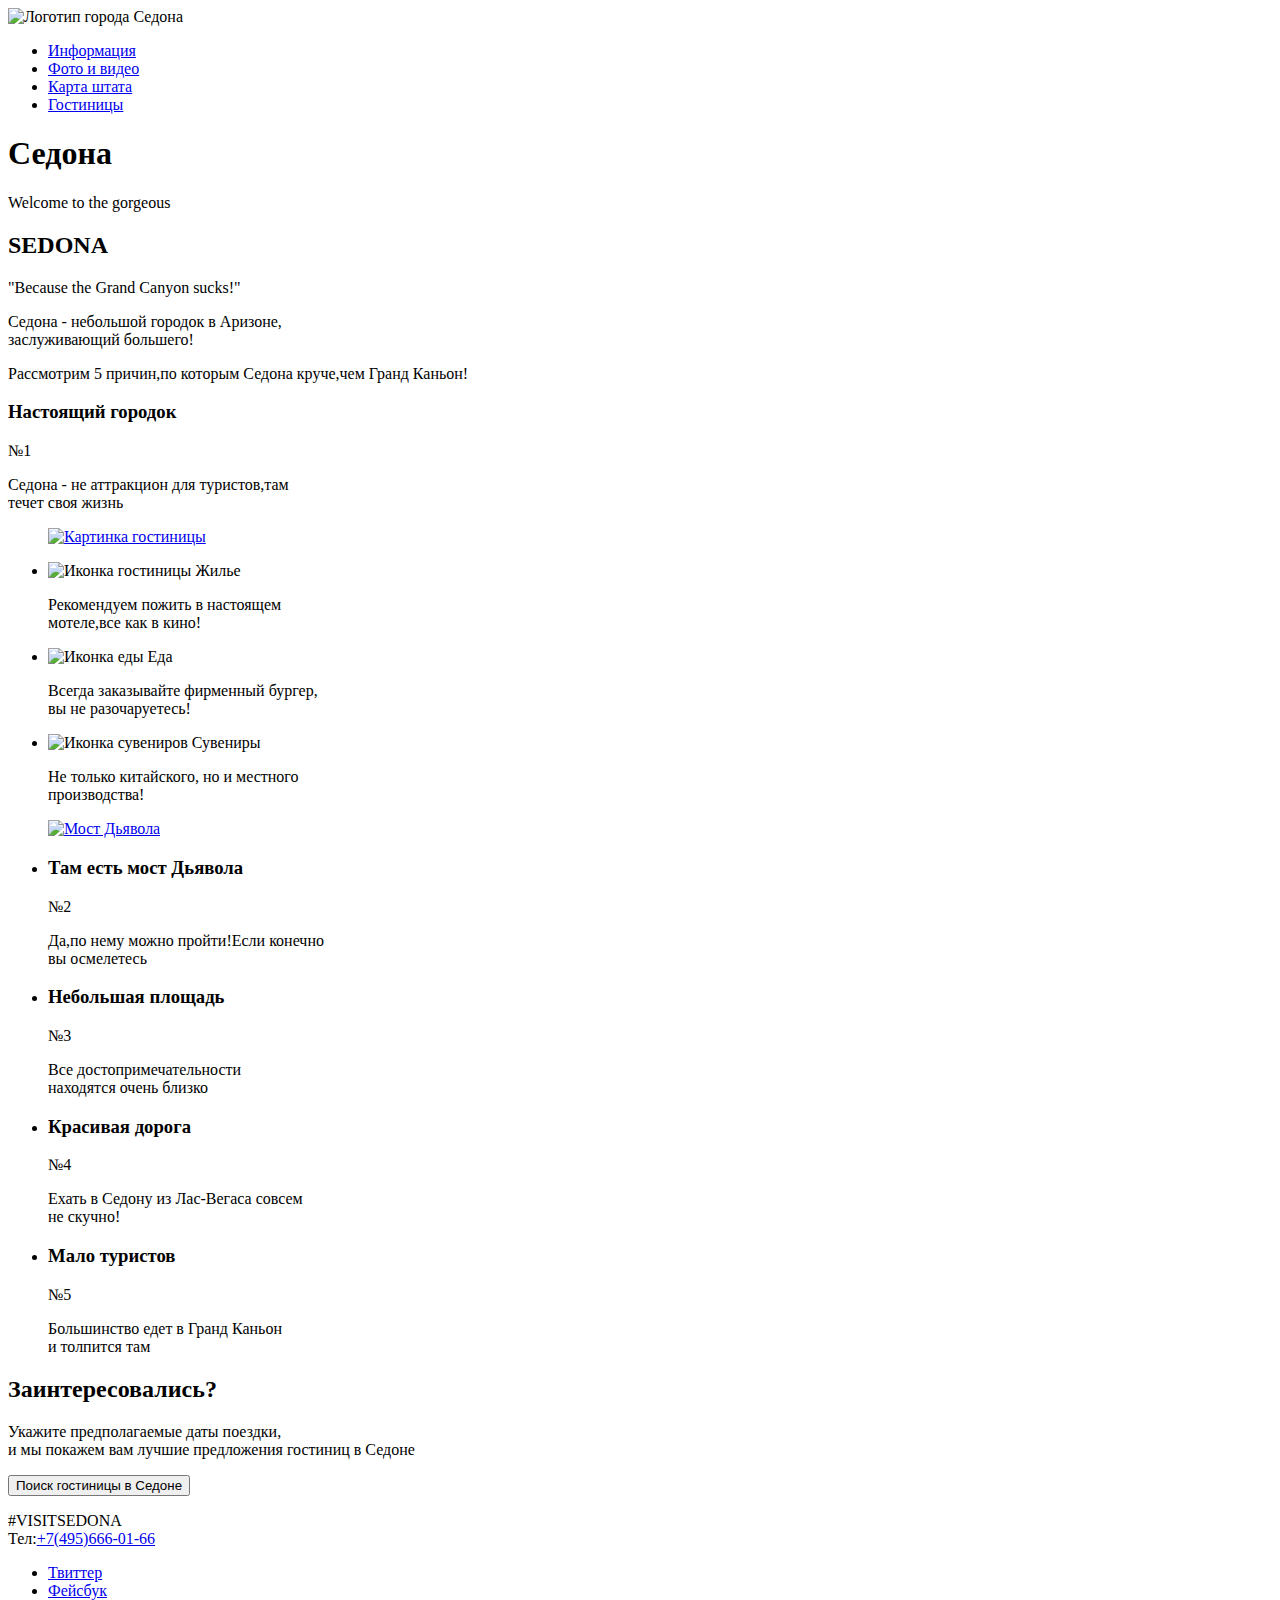
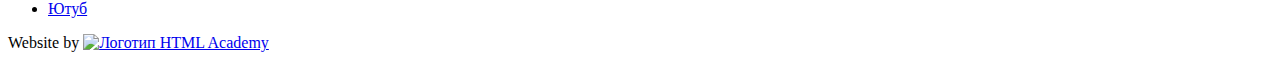
==== index.html @ 920d2d73 "Сделал разметку главной страницы" ====
<!DOCTYPE html>
<html lang="ru">
  <head>
    <meta charset="utf-8">
    <title>HTML Academy: Седона</title>
  </head>
  <body>
<header>
  <nav>
    <a>
      <img src="https://via.placeholder.com/150x100" alt="Логотип города Седона">
    </a>
    <ul>
      <li><a href="blank.html">Информация</a></li>
      <li><a href="blank.html">Фото и видео</a></li>
      <li><a href="blank.html">Карта штата</a></li>
      <li><a href="blank.html">Гостиницы</a></li>
    </ul>
  </nav>
</header>

<main>
  <h1>Седона</h1>
  <section>
    <p>Welcome to the gorgeous</p>
    <h2>SEDONA</h2>
    <p>"Because the Grand Canyon sucks!"</p>
  </section>
  <p>Седона - небольшой городок в Аризоне,<br>заслуживающий большего!</p>
  <p>Рассмотрим 5 причин,по которым Седона круче,чем Гранд Каньон!</p>
  <section>
    <h3>Настоящий городок</h3>
    <p>№1</p>
    <p>Седона - не аттракцион для туристов,там<br>течет своя жизнь</p>
    <figure>
      <a href="#">
        <img src="https://via.placeholder.com/800x256" alt="Картинка гостиницы">
      </a>
    </figure>
  </section>
  <section>
    <ul>
      <li>
        <img src="https://via.placeholder.com/75x72" alt="Иконка гостиницы">
        Жилье
        <p>Рекомендуем пожить в настоящем <br> мотеле,все как в кино!</p>
      </li>
      <li>
        <img src="https://via.placeholder.com/75x70" alt="Иконка еды">
        Еда
        <p>Всегда заказывайте фирменный бургер,<br>вы не разочаруетесь!</p>
      </li>
      <li>
        <img src="https://via.placeholder.com/64x77" alt="Иконка сувениров">
        Сувениры
        <p>Не только китайского, но и местного <br> производства!</p>
      </li>    
    </ul>
  </section>
  <section>
    <figure>
      <a href="#">
        <img src="https://via.placeholder.com/800x256" alt="Мост Дьявола">
      </a>
    </figure>
    <ul>
      <li>
        <h3>Там есть мост Дьявола</h3>
        <p>№2</p>
        <p>Да,по нему можно пройти!Если конечно <br> вы осмелетесь</p>
      </li>
      <li>
        <h3>Небольшая площадь</h3>
        <p>№3</p>
        <p>Все достопримечательности <br> находятся очень близко</p>
      </li>
      <li>
        <h3>Красивая дорога</h3>
        <p>№4</p>
        <p>Ехать в Седону из Лас-Вегаса совсем<br> не скучно!</p>
      </li>
      <li>
        <h3>Мало туристов</h3>
        <p>№5</p>
        <p>Большинство едет в Гранд Каньон<br> и толпится там</p>
      </li>
    </ul>
  </section>
  <section>
    <h2>Заинтересовались?</h2>
    <p>Укажите предполагаемые даты поездки,<br>и мы покажем вам лучшие предложения гостиниц в Седоне</p>
    <button type="button">Поиск гостиницы в Седоне</button>
  </section>
  <!-- Здесь будет интерактивная карта -->
</main>
<footer>
  <section>
    <p>#VISITSEDONA <br> 
      Тел:<a href="tel:+74956660166">+7(495)666-01-66</a>
    </p>
  </section>
  <section>
    <ul>
      <li><a href="#">Твиттер</a></li>
      <li><a href="#">Фейсбук</a></li>
      <li><a href="#">Ютуб</a></li>
    </ul>
  </section>
  <p>
    Website by
    <a href="#"><img src="https://via.placeholder.com/115x41" alt="Логотип HTML Academy"></a>
  </p>
</footer>
  <section>
    <!-- Попап с датами-->
  </section>

  </body>
</html>
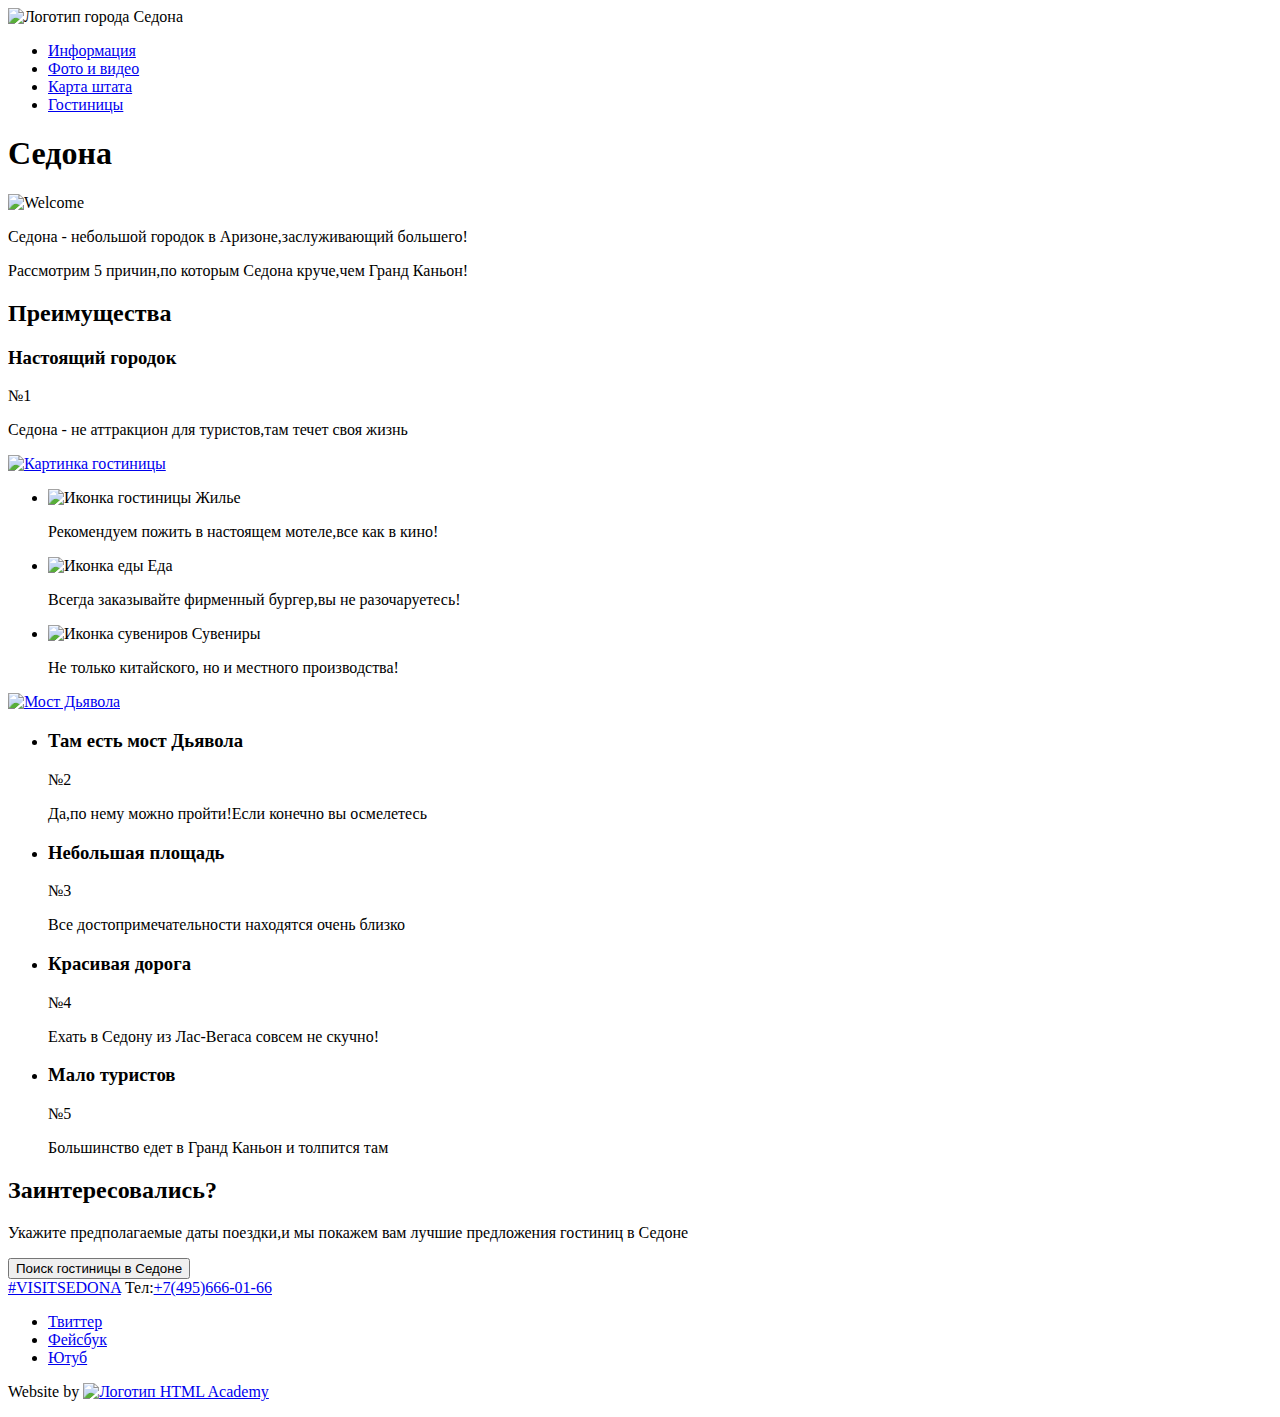
==== commit 2dbf88ce: "Сделал правки в разметке главной страницы" ====
--- a/index.html
+++ b/index.html
@@ -6,10 +6,10 @@
   </head>
   <body>
 <header>
+  <a>
+    <img src="https://via.placeholder.com/150x100" alt="Логотип города Седона">
+  </a>
   <nav>
-    <a>
-      <img src="https://via.placeholder.com/150x100" alt="Логотип города Седона">
-    </a>
     <ul>
       <li><a href="blank.html">Информация</a></li>
       <li><a href="blank.html">Фото и видео</a></li>
@@ -22,82 +22,76 @@
 <main>
   <h1>Седона</h1>
   <section>
-    <p>Welcome to the gorgeous</p>
-    <h2>SEDONA</h2>
-    <p>"Because the Grand Canyon sucks!"</p>
+    <img src="welcome.svg" alt="Welcome">
   </section>
-  <p>Седона - небольшой городок в Аризоне,<br>заслуживающий большего!</p>
+  <p>Седона - небольшой городок в Аризоне,заслуживающий большего!</p>
   <p>Рассмотрим 5 причин,по которым Седона круче,чем Гранд Каньон!</p>
   <section>
+    <h2>Преимущества</h2>
     <h3>Настоящий городок</h3>
-    <p>№1</p>
-    <p>Седона - не аттракцион для туристов,там<br>течет своя жизнь</p>
-    <figure>
+    <span>№1</span>
+    <p>Седона - не аттракцион для туристов,там течет своя жизнь</p>
       <a href="#">
         <img src="https://via.placeholder.com/800x256" alt="Картинка гостиницы">
       </a>
-    </figure>
   </section>
   <section>
     <ul>
       <li>
         <img src="https://via.placeholder.com/75x72" alt="Иконка гостиницы">
         Жилье
-        <p>Рекомендуем пожить в настоящем <br> мотеле,все как в кино!</p>
+        <p>Рекомендуем пожить в настоящем мотеле,все как в кино!</p>
       </li>
       <li>
         <img src="https://via.placeholder.com/75x70" alt="Иконка еды">
         Еда
-        <p>Всегда заказывайте фирменный бургер,<br>вы не разочаруетесь!</p>
+        <p>Всегда заказывайте фирменный бургер,вы не разочаруетесь!</p>
       </li>
       <li>
         <img src="https://via.placeholder.com/64x77" alt="Иконка сувениров">
         Сувениры
-        <p>Не только китайского, но и местного <br> производства!</p>
+        <p>Не только китайского, но и местного производства!</p>
       </li>    
     </ul>
   </section>
   <section>
-    <figure>
       <a href="#">
         <img src="https://via.placeholder.com/800x256" alt="Мост Дьявола">
       </a>
-    </figure>
     <ul>
       <li>
         <h3>Там есть мост Дьявола</h3>
-        <p>№2</p>
-        <p>Да,по нему можно пройти!Если конечно <br> вы осмелетесь</p>
+        <span>№2</span>
+        <p>Да,по нему можно пройти!Если конечно вы осмелетесь</p>
       </li>
       <li>
         <h3>Небольшая площадь</h3>
-        <p>№3</p>
-        <p>Все достопримечательности <br> находятся очень близко</p>
+        <span>№3</span>
+        <p>Все достопримечательности находятся очень близко</p>
       </li>
       <li>
         <h3>Красивая дорога</h3>
-        <p>№4</p>
-        <p>Ехать в Седону из Лас-Вегаса совсем<br> не скучно!</p>
+        <span>№4</span>
+        <p>Ехать в Седону из Лас-Вегаса совсем не скучно!</p>
       </li>
       <li>
         <h3>Мало туристов</h3>
-        <p>№5</p>
-        <p>Большинство едет в Гранд Каньон<br> и толпится там</p>
+        <span>№5</span>
+        <p>Большинство едет в Гранд Каньон  и толпится там</p>
       </li>
     </ul>
   </section>
   <section>
     <h2>Заинтересовались?</h2>
-    <p>Укажите предполагаемые даты поездки,<br>и мы покажем вам лучшие предложения гостиниц в Седоне</p>
+    <p>Укажите предполагаемые даты поездки,и мы покажем вам лучшие предложения гостиниц в Седоне</p>
     <button type="button">Поиск гостиницы в Седоне</button>
   </section>
   <!-- Здесь будет интерактивная карта -->
 </main>
 <footer>
   <section>
-    <p>#VISITSEDONA <br> 
+    <a href="https://www.instagram.com/explore/tags/visitsedona/">#VISITSEDONA</a>
       Тел:<a href="tel:+74956660166">+7(495)666-01-66</a>
-    </p>
   </section>
   <section>
     <ul>
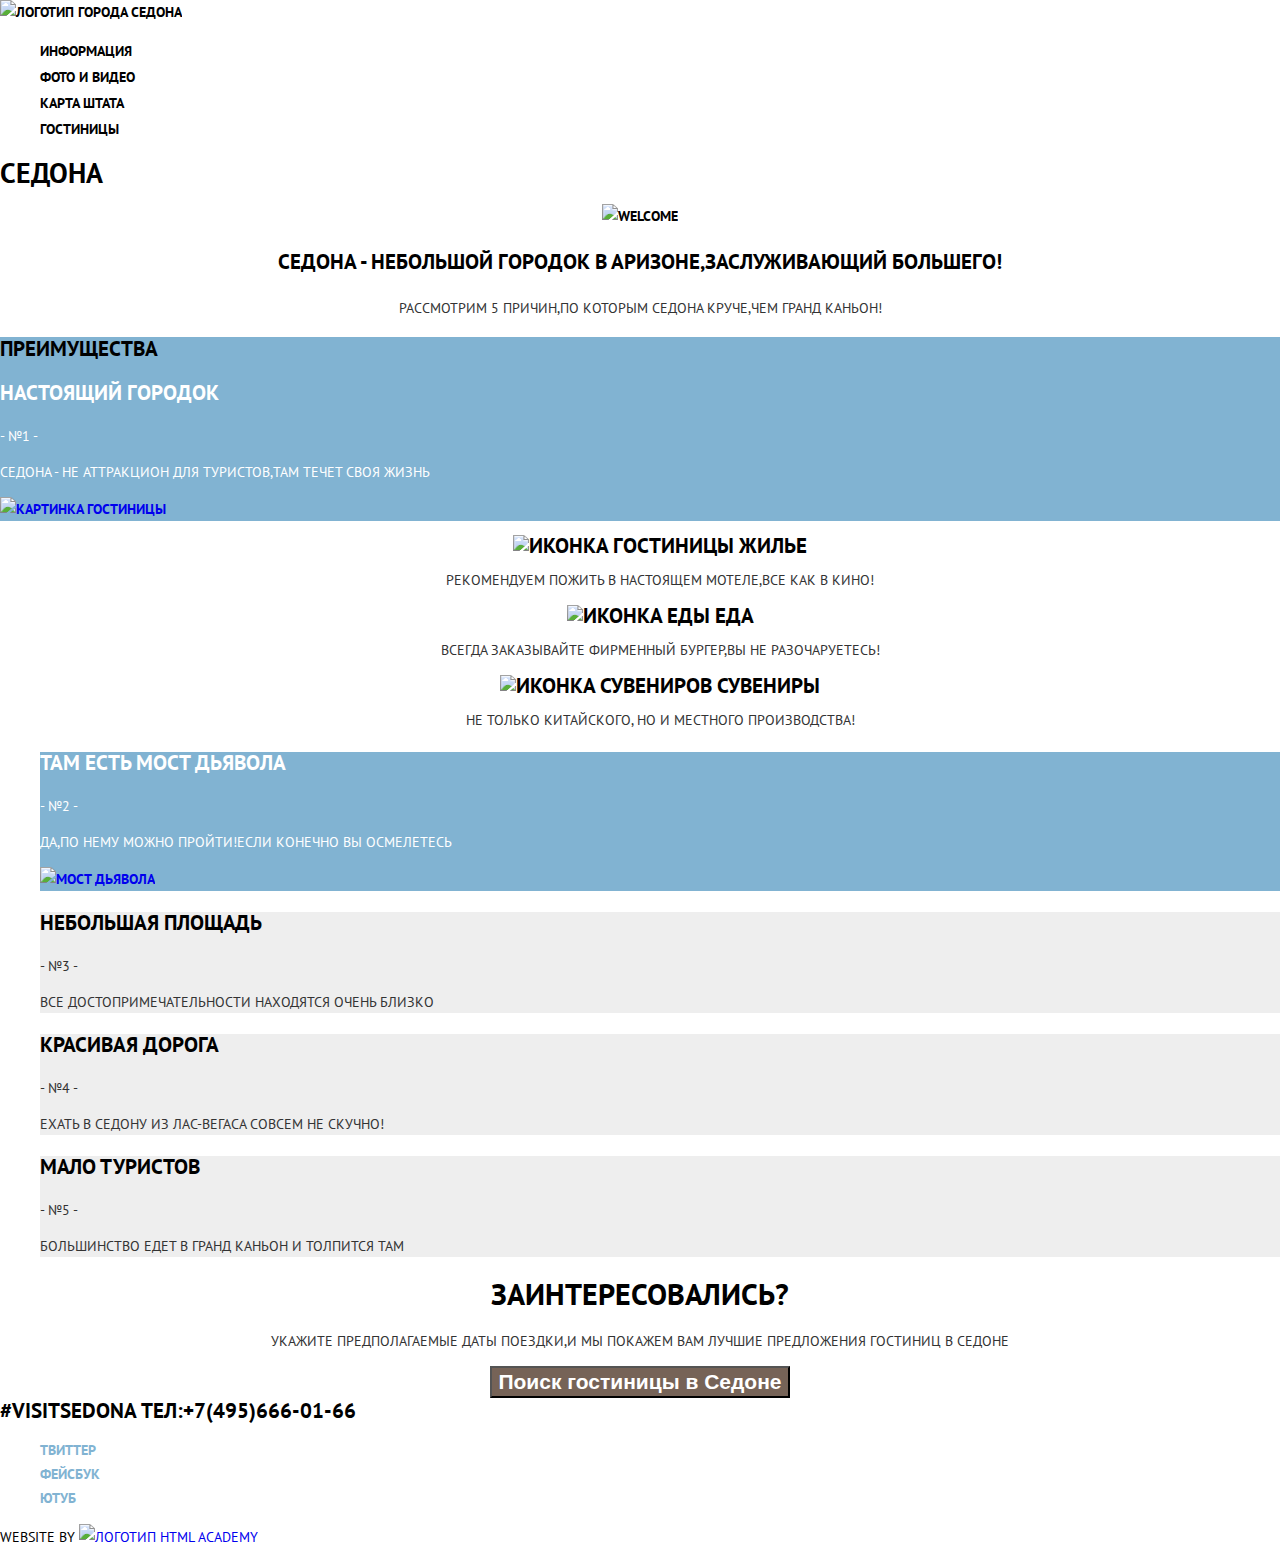
==== commit 15091ccb: "Сделал базовую стилизацию главной страницы" ====
--- a/index.html
+++ b/index.html
@@ -1,16 +1,19 @@
 <!DOCTYPE html>
-<html lang="ru">
+<html class="page" lang="ru">
   <head>
     <meta charset="utf-8">
     <title>HTML Academy: Седона</title>
+    <link href="https://fonts.googleapis.com/css2?family=PT+Sans:wght@400;700&display=swap" rel="stylesheet">
+    <link rel="stylesheet" href="normalize.css">
+    <link rel="stylesheet" href="css/style.css">
   </head>
-  <body>
-<header>
-  <a>
+  <body class="page-body">
+<header clas="main-header">
+  <a class="main-header-logo">
     <img src="https://via.placeholder.com/150x100" alt="Логотип города Седона">
   </a>
-  <nav>
-    <ul>
+  <nav class="main-navigation">
+    <ul class="site-navigation">
       <li><a href="blank.html">Информация</a></li>
       <li><a href="blank.html">Фото и видео</a></li>
       <li><a href="blank.html">Карта штата</a></li>
@@ -19,93 +22,93 @@
   </nav>
 </header>
 
-<main>
+<main class="container">
   <h1>Седона</h1>
-  <section>
+  <section class="welcome">
     <img src="welcome.svg" alt="Welcome">
   </section>
-  <p>Седона - небольшой городок в Аризоне,заслуживающий большего!</p>
-  <p>Рассмотрим 5 причин,по которым Седона круче,чем Гранд Каньон!</p>
-  <section>
+  <p class="welcome-info">Седона - небольшой городок в Аризоне,заслуживающий большего!</p>
+  <p class="benefits-text">Рассмотрим 5 причин,по которым Седона круче,чем Гранд Каньон!</p>
+  <section class="benefit-1">
     <h2>Преимущества</h2>
-    <h3>Настоящий городок</h3>
-    <span>№1</span>
-    <p>Седона - не аттракцион для туристов,там течет своя жизнь</p>
-      <a href="#">
+    <h3 class="benefits-title-1">Настоящий городок</h3>
+    <span class="benefits-number-1">- №1 -</span>
+    <p class="benefits-info-1">Седона - не аттракцион для туристов,там течет своя жизнь</p>
+      <a class="benefits-image" href="#">
         <img src="https://via.placeholder.com/800x256" alt="Картинка гостиницы">
       </a>
   </section>
-  <section>
-    <ul>
-      <li>
+  <section class="features">
+    <ul class="features-list">
+      <li class="features-item">
         <img src="https://via.placeholder.com/75x72" alt="Иконка гостиницы">
         Жилье
-        <p>Рекомендуем пожить в настоящем мотеле,все как в кино!</p>
+        <p class="features-info">Рекомендуем пожить в настоящем мотеле,все как в кино!</p>
       </li>
-      <li>
+      <li class="features-item">
         <img src="https://via.placeholder.com/75x70" alt="Иконка еды">
         Еда
-        <p>Всегда заказывайте фирменный бургер,вы не разочаруетесь!</p>
+        <p class="features-info">Всегда заказывайте фирменный бургер,вы не разочаруетесь!</p>
       </li>
-      <li>
+      <li class="features-item">
         <img src="https://via.placeholder.com/64x77" alt="Иконка сувениров">
         Сувениры
-        <p>Не только китайского, но и местного производства!</p>
+        <p class="features-info">Не только китайского, но и местного производства!</p>
       </li>    
     </ul>
   </section>
-  <section>
-      <a href="#">
-        <img src="https://via.placeholder.com/800x256" alt="Мост Дьявола">
-      </a>
-    <ul>
-      <li>
-        <h3>Там есть мост Дьявола</h3>
-        <span>№2</span>
-        <p>Да,по нему можно пройти!Если конечно вы осмелетесь</p>
+  <section class="benefit-2">
+    <ul class="benefits-list">
+      <li class="benefits-item-2">
+        <h3 class="benefits-title-2">Там есть мост Дьявола</h3>
+        <span class="benefits-number-2">- №2 -</span>
+        <p class="benefits-info-2">Да,по нему можно пройти!Если конечно вы осмелетесь</p>
+        <a class="benefits-image" href="#">
+          <img src="https://via.placeholder.com/800x256" alt="Мост Дьявола">
+        </a>
       </li>
-      <li>
-        <h3>Небольшая площадь</h3>
-        <span>№3</span>
-        <p>Все достопримечательности находятся очень близко</p>
+      <li class="benefits-item">
+        <h3 class="benefits-title">Небольшая площадь</h3>
+        <span class="benefits-number">- №3 -</span>
+        <p class="benefits-info">Все достопримечательности находятся очень близко</p>
       </li>
-      <li>
-        <h3>Красивая дорога</h3>
-        <span>№4</span>
-        <p>Ехать в Седону из Лас-Вегаса совсем не скучно!</p>
+      <li class="benefits-item">
+        <h3 class="benefits-title">Красивая дорога</h3>
+        <span class="benefits-number">- №4 -</span>
+        <p class="benefits-info">Ехать в Седону из Лас-Вегаса совсем не скучно!</p>
       </li>
-      <li>
-        <h3>Мало туристов</h3>
-        <span>№5</span>
-        <p>Большинство едет в Гранд Каньон  и толпится там</p>
+      <li class="benefits-item">
+        <h3 class="benefits-title">Мало туристов</h3>
+        <span class="benefits-number">- №5 -</span>
+        <p class="benefits-info">Большинство едет в Гранд Каньон  и толпится там</p>
       </li>
     </ul>
   </section>
-  <section>
-    <h2>Заинтересовались?</h2>
-    <p>Укажите предполагаемые даты поездки,и мы покажем вам лучшие предложения гостиниц в Седоне</p>
-    <button type="button">Поиск гостиницы в Седоне</button>
+  <section class="hotel-search">
+    <h2 class="hotel-search-title">Заинтересовались?</h2>
+    <p class="hotel-search-text">Укажите предполагаемые даты поездки,и мы покажем вам лучшие предложения гостиниц в Седоне</p>
+    <button class="button" type="button">Поиск гостиницы в Седоне</button>
   </section>
   <!-- Здесь будет интерактивная карта -->
 </main>
-<footer>
-  <section>
+<footer class="page-footer main-footer">
+  <section class="contacts">
     <a href="https://www.instagram.com/explore/tags/visitsedona/">#VISITSEDONA</a>
-      Тел:<a href="tel:+74956660166">+7(495)666-01-66</a>
+    <span>Тел:<a href="tel:+74956660166">+7(495)666-01-66</a></span>
   </section>
-  <section>
-    <ul>
-      <li><a href="#">Твиттер</a></li>
-      <li><a href="#">Фейсбук</a></li>
-      <li><a href="#">Ютуб</a></li>
+  <section class="socials">
+    <ul class="socials-list">
+      <li class="socials-item"><a href="#">Твиттер</a></li>
+      <li class="socials-item"><a href="#">Фейсбук</a></li>
+      <li class="socials-item"><a href="#">Ютуб</a></li>
     </ul>
   </section>
-  <p>
+  <p class="copyright">
     Website by
-    <a href="#"><img src="https://via.placeholder.com/115x41" alt="Логотип HTML Academy"></a>
+    <a class="copyright-logo" href="#"><img src="https://via.placeholder.com/115x41" alt="Логотип HTML Academy"></a>
   </p>
 </footer>
-  <section>
+  <section class="modal">
     <!-- Попап с датами-->
   </section>
 
--- a/css/style.css
+++ b/css/style.css
@@ -0,0 +1,231 @@
+:root {
+  --basic-neutral: #888888;
+  --basic-black: #000000;
+  --basic-white: #ffffff;
+  --basic-dark: #333333;
+  --basic-gray: #A9A9A9;
+  --basic-light-gray: #EEEEEE;
+  --basic-transparent-white: rgba(255, 255, 255, 0.9);
+  --basic-light-blue: #81B3D2;
+  --basic-extra-light-gray: #F2F2F2;
+
+  --basic-light-brown: #766357;
+  --basic-brown: #604E43;
+  --basic-dark-brown: #503E33;
+  --basic-blue: #669EC0;
+  --basic-dark-blue: #5496BD;
+
+}
+
+
+body {
+  min-width: 960px;
+  margin: 0;
+  padding: 0;
+  font-family: 'PT Sans', sans-serif;
+  font-size: 14px;
+  font-weight: bold;
+  line-height: 24px;
+  color: var(--basic-black);
+  text-transform: uppercase;
+  background-color: var(--basic-white);
+}
+
+a {
+  text-decoration: none;
+}
+
+img {
+  max-width: 100%;
+  height: auto;
+}
+
+
+
+.main-navigation {
+  font-size: 14px;
+  line-height: 26px;
+  color: var(--basic-black);
+}
+
+.site-navigation {
+  list-style: none;
+}
+
+.site-navigation-current a:not([href]) {
+  color: var(--basic-light-brown);
+}
+
+.site-navigation a {
+  color: var(--basic-black);
+}
+
+.site-navigation a:hover,
+.site-navigation a:focus {
+  color: var(--basic-blue);
+}
+
+.welcome, .welcome-info, .benefits-text {
+  text-align: center;
+}
+
+.welcome-info {
+  font-size: 21px;
+  line-height: 26px;
+}
+
+.benefits-text {
+  font-weight: normal;
+  color: var(--basic-dark);
+}
+
+.benefit-1 {
+  background-color: var(--basic-light-blue)
+}
+
+.benefits-title-1 {
+  font-size: 21px;
+  line-height: 21px;
+  font-weight: bold;
+  color: var(--basic-white);
+}
+
+.benefits-info-1 , .benefits-number-1 {
+  font-size: 14px;
+  line-height: 21px;
+  font-weight: normal;
+  color: var(--basic-white);
+}
+
+
+.features-list {
+  list-style: none;
+}
+
+.features-item {
+  font-size: 21px;
+  line-height: 21px;
+  font-weight: bold;
+  text-align: center;
+  color: var(--basic-black);
+}
+
+.features-info {
+  font-size: 14px;
+  line-height: 21px;
+  font-weight: normal;
+  color: var(--basic-dark);
+}
+
+
+.benefits-list {
+  list-style: none;
+}
+
+.benefits-item-2 {
+  background-color: var(--basic-light-blue);
+}
+
+.benefits-title-2 {
+  font-size: 21px;
+  line-height: 21px;
+  font-weight: bold;
+  color: var(--basic-white);
+}
+
+.benefits-number-2 , .benefits-info-2 {
+  font-size: 14px;
+  line-height: 21px;
+  font-weight: normal;
+  color: var(--basic-white);
+}
+
+.benefits-item {
+  background-color: var(--basic-light-gray)
+}
+
+.benefits-title {
+  font-size: 21px;
+  line-height: 21px;
+  font-weight: bold;
+  color: inherit;
+}
+
+.benefits-number, .benefits-info {
+  font-size: 14px;
+  line-height: 21px;
+  font-weight: normal;
+  color: var(--basic-dark);
+}
+
+
+.hotel-search {
+  text-align: center;
+}
+
+.hotel-search-title {
+  font-size: 30px;
+  line-height: 24px;
+}
+
+.hotel-search-text {
+  font-size: 14px;
+  line-height: 21px;
+  font-weight: normal;
+  color: var(--basic-dark);
+}
+
+.button {
+  font-size: 21px;
+  line-height: 26px;
+  font-weight: bold;
+  color: var(--basic-white);
+}
+
+.button {
+  background-color: var(--basic-light-brown);
+}
+
+.button:hover {
+  background-color: var(--basic-brown);
+}
+.button:focus {
+  background-color: var(--basic-dark-brown);
+}
+
+
+.main-footer {
+  background-color: var(--basic-transparent-white);
+}
+
+.contacts {
+  font-size: 21px;
+  line-height: 26px;
+}
+
+.contacts a{
+  color: var(--basic-black);
+}
+
+.socials-list {
+  list-style: none;
+}
+
+.socials-item a {
+  color: var(--basic-light-blue);
+}
+
+.socials-item a:hover {
+  color: var(--basic-blue);
+}
+
+.socials-item a:focus {
+  color: var(--basic-dark-blue);
+}
+
+.copyright {
+  font-size: 14px;
+  line-height: 26px;
+  font-weight: normal;
+}
+
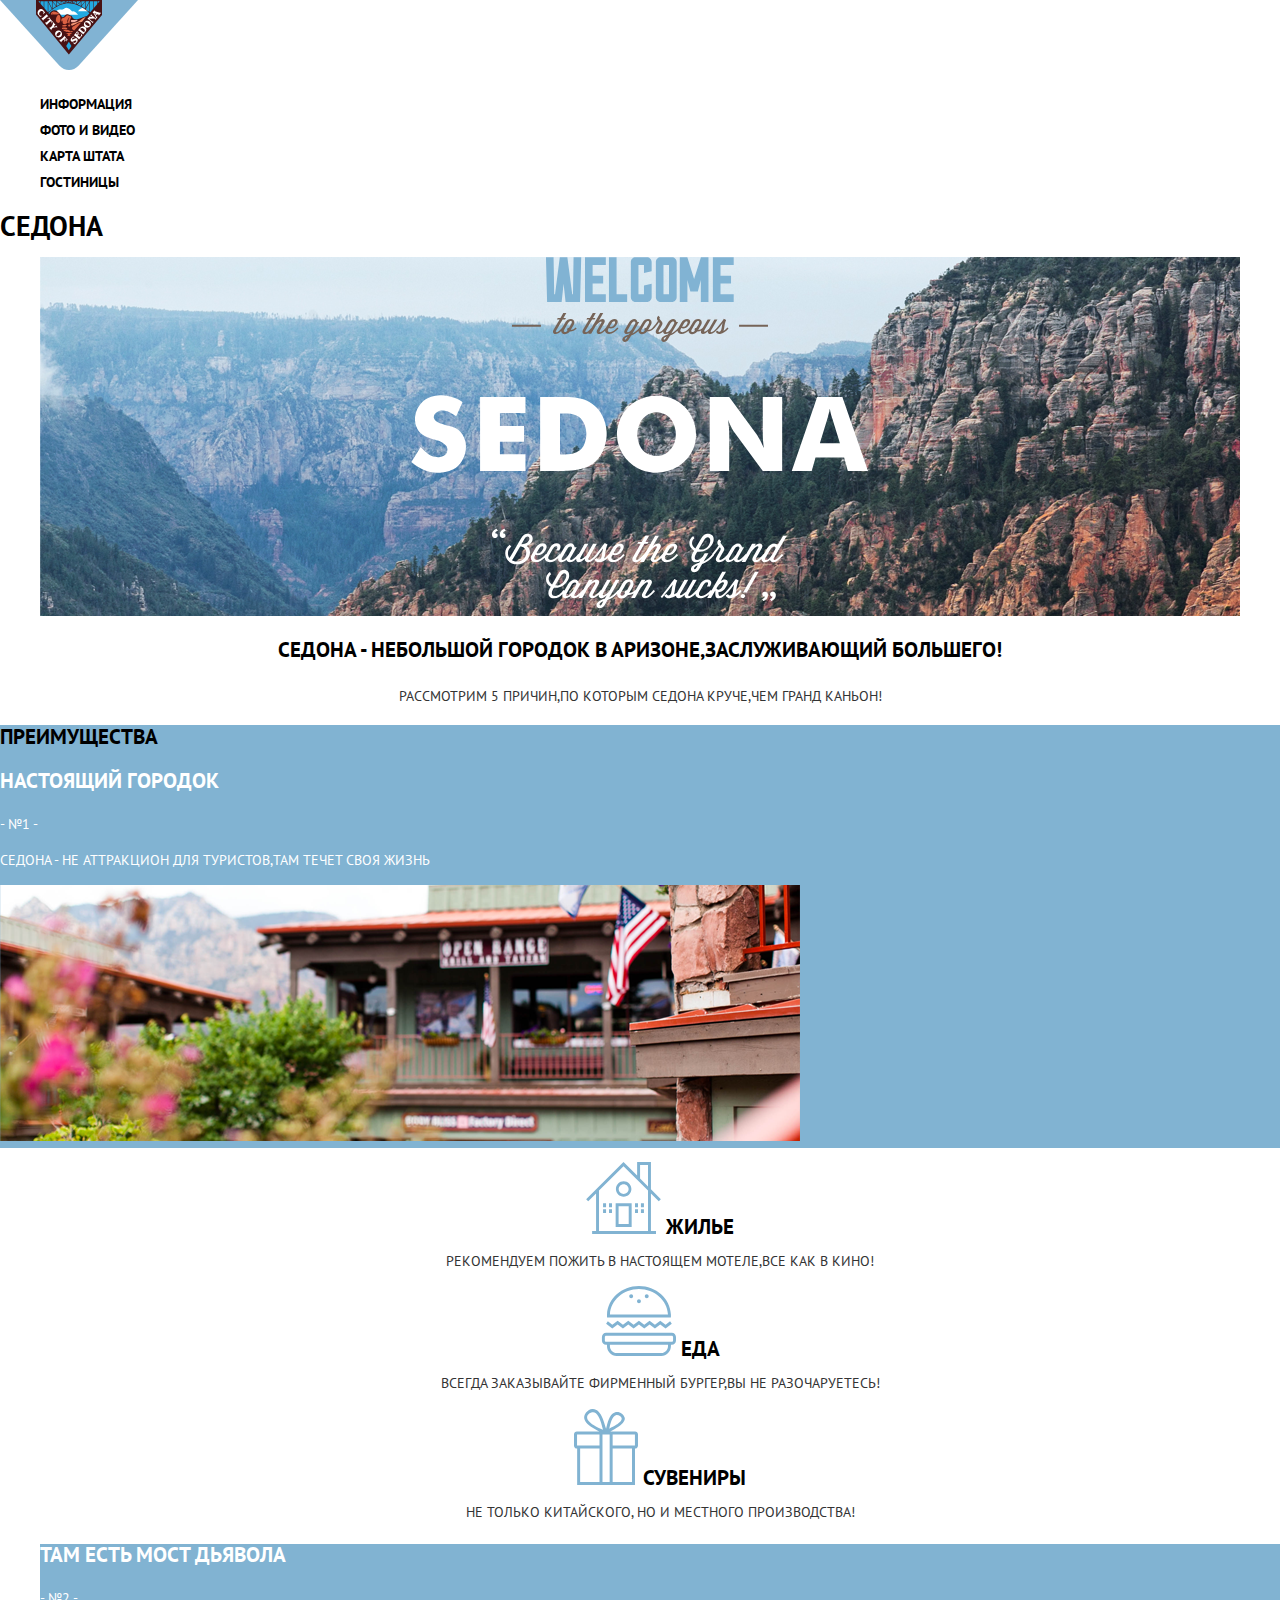
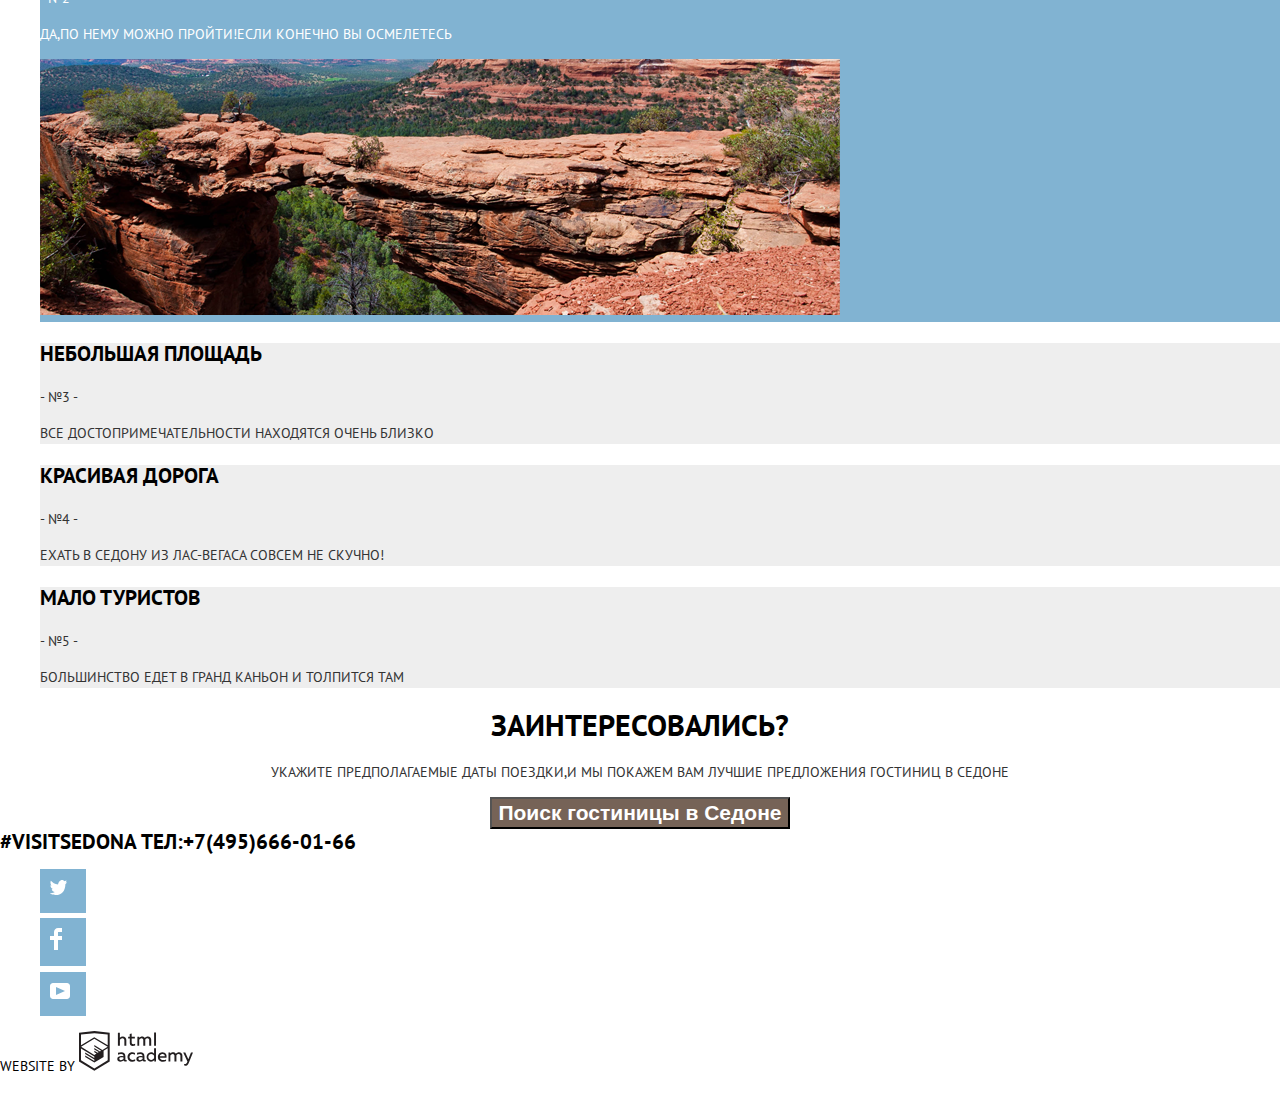
==== commit 9f193d84: "Сделал стилизацию внутренней страницы и графику всех страниц" ====
--- a/index.html
+++ b/index.html
@@ -10,14 +10,14 @@
   <body class="page-body">
 <header clas="main-header">
   <a class="main-header-logo">
-    <img src="https://via.placeholder.com/150x100" alt="Логотип города Седона">
+    <img src="img/logo.svg" alt="Логотип города Седона">
   </a>
   <nav class="main-navigation">
     <ul class="site-navigation">
       <li><a href="blank.html">Информация</a></li>
       <li><a href="blank.html">Фото и видео</a></li>
       <li><a href="blank.html">Карта штата</a></li>
-      <li><a href="blank.html">Гостиницы</a></li>
+      <li><a href="hotels.html">Гостиницы</a></li>
     </ul>
   </nav>
 </header>
@@ -25,7 +25,7 @@
 <main class="container">
   <h1>Седона</h1>
   <section class="welcome">
-    <img src="welcome.svg" alt="Welcome">
+    <img src="img/welcome.svg" alt="Welcome">
   </section>
   <p class="welcome-info">Седона - небольшой городок в Аризоне,заслуживающий большего!</p>
   <p class="benefits-text">Рассмотрим 5 причин,по которым Седона круче,чем Гранд Каньон!</p>
@@ -35,23 +35,23 @@
     <span class="benefits-number-1">- №1 -</span>
     <p class="benefits-info-1">Седона - не аттракцион для туристов,там течет своя жизнь</p>
       <a class="benefits-image" href="#">
-        <img src="https://via.placeholder.com/800x256" alt="Картинка гостиницы">
+        <img src="img/hotel.png" alt="Картинка гостиницы" width="800" height="256">
       </a>
   </section>
   <section class="features">
     <ul class="features-list">
       <li class="features-item">
-        <img src="https://via.placeholder.com/75x72" alt="Иконка гостиницы">
+        <img src="img/house-icon.svg" alt="Иконка гостиницы">
         Жилье
         <p class="features-info">Рекомендуем пожить в настоящем мотеле,все как в кино!</p>
       </li>
       <li class="features-item">
-        <img src="https://via.placeholder.com/75x70" alt="Иконка еды">
+        <img src="img/burger-icon.svg" alt="Иконка еды">
         Еда
         <p class="features-info">Всегда заказывайте фирменный бургер,вы не разочаруетесь!</p>
       </li>
       <li class="features-item">
-        <img src="https://via.placeholder.com/64x77" alt="Иконка сувениров">
+        <img src="img/gift-icon.svg" alt="Иконка сувениров">
         Сувениры
         <p class="features-info">Не только китайского, но и местного производства!</p>
       </li>    
@@ -64,7 +64,7 @@
         <span class="benefits-number-2">- №2 -</span>
         <p class="benefits-info-2">Да,по нему можно пройти!Если конечно вы осмелетесь</p>
         <a class="benefits-image" href="#">
-          <img src="https://via.placeholder.com/800x256" alt="Мост Дьявола">
+          <img src="img/bridge.png" alt="Мост Дьявола" width="800" height="256">
         </a>
       </li>
       <li class="benefits-item">
@@ -98,14 +98,14 @@
   </section>
   <section class="socials">
     <ul class="socials-list">
-      <li class="socials-item"><a href="#">Твиттер</a></li>
-      <li class="socials-item"><a href="#">Фейсбук</a></li>
-      <li class="socials-item"><a href="#">Ютуб</a></li>
+      <li class="socials-item twitter"><a href="#"><img src="img/twitter.svg"></a></li> 
+      <li class="socials-item facebook"><a href="#"><img src="img/fb-icon.svg"></a></li>
+      <li class="socials-item youtube"><a href="#"><img src="img/youtube.svg"></a></li>
     </ul>
   </section>
   <p class="copyright">
     Website by
-    <a class="copyright-logo" href="#"><img src="https://via.placeholder.com/115x41" alt="Логотип HTML Academy"></a>
+    <a class="copyright-logo" href="#"><img src="img/logo-htmlacademy.svg" alt="Логотип HTML Academy"></a>
   </p>
 </footer>
   <section class="modal">
--- a/css/style.css
+++ b/css/style.css
@@ -8,7 +8,7 @@
   --basic-transparent-white: rgba(255, 255, 255, 0.9);
   --basic-light-blue: #81B3D2;
   --basic-extra-light-gray: #F2F2F2;
-
+  --basic-dark-gray: #666666;
   --basic-light-brown: #766357;
   --basic-brown: #604E43;
   --basic-dark-brown: #503E33;
@@ -33,6 +33,7 @@
 
 a {
   text-decoration: none;
+  color: var(--basic-black);
 }
 
 img {
@@ -52,7 +53,7 @@
   list-style: none;
 }
 
-.site-navigation-current a:not([href]) {
+.site-navigation-current:not([href]) {
   color: var(--basic-light-brown);
 }
 
@@ -64,6 +65,13 @@
 .site-navigation a:focus {
   color: var(--basic-blue);
 }
+.site-navigation a:active {
+  color: var(--basic-light-brown);
+}
+
+.welcome {
+  background: url(/img/background_photo.png) no-repeat center;
+}
 
 .welcome, .welcome-info, .benefits-text {
   text-align: center;
@@ -193,7 +201,6 @@
   background-color: var(--basic-dark-brown);
 }
 
-
 .main-footer {
   background-color: var(--basic-transparent-white);
 }
@@ -211,6 +218,16 @@
   list-style: none;
 }
 
+
+
+.socials-item {
+  background-image: url(/img/RectangleY.svg);
+  background-repeat: no-repeat;
+  padding: 10px;
+  margin-top: 5px;
+  
+}
+
 .socials-item a {
   color: var(--basic-light-blue);
 }
@@ -218,7 +235,7 @@
 .socials-item a:hover {
   color: var(--basic-blue);
 }
-
+ 
 .socials-item a:focus {
   color: var(--basic-dark-blue);
 }
@@ -229,3 +246,113 @@
   font-weight: normal;
 }
 
+
+
+site-navigation-current a:not(href) {
+  color: var(--basic-light-brown);
+}
+
+.search-result-number {
+  font-size: 21px;
+  line-height: 26px;
+}
+
+.sorting {
+  font-size: 12px;
+  line-height: 18px;
+  font-weight: normal;
+}
+
+.sorting-list {
+  list-style: none;
+  font-size: 12px;
+  line-height: 18px;
+  font-weight: normal;
+}
+
+.sorting-item {
+  color: var(--basic-black);
+}
+
+.price a:hover,
+.type a:hover,
+.rating a:hover {
+  color: var(--basic-light-blue);
+}
+
+.price a:focus,
+.type a:focus,
+.rating a:focus {
+  color: var(--basic-black);
+}
+
+.price a:active,
+.type a:active,
+.rating a:active {
+  color: var(--basic-light-blue);
+}
+
+.result-list {
+  list-style: none;
+}
+
+
+.hotel-title {
+  font-size: 21px;
+  line-height: 26px;
+  font-weight: bold;
+}
+
+.hotel-title a:hover {
+  color: var(--basic-light-blue);
+}
+
+.hotel-info a:focus {
+  color: var(--basic-black);
+  opacity: 0.3;
+}
+
+.hotel-info {
+  font-size: 14px;
+  line-height: 21px;
+  font-weight: normal;
+  color: var(--basic-dark);
+}
+
+.rating-tag {
+  color: var(--basic-dark-gray);
+  background-color: var(--basic-extra-light-gray);
+}
+
+.details {
+  font-size: 14px;
+  line-height: 21px;
+  font-weight: bold;
+  color: var(--basic-white);
+  background-color: var(--basic-light-blue);
+}
+
+.details:hover {
+  background-color: var(--basic-blue);
+}
+
+.details:focus {
+  background-color: var(--basic-dark-blue);
+}
+
+.book-button {
+  font-size: 14px;
+  line-height: 21px;
+  font-weight: bold;
+  color: var(--basic-white);
+  text-transform: uppercase;
+  background-color: var(--basic-light-brown);
+}
+
+.book-button:hover {
+  background-color: var(--basic-brown);
+}
+
+.book-button:focus {
+  background-color: var(--basic-dark-brown);
+}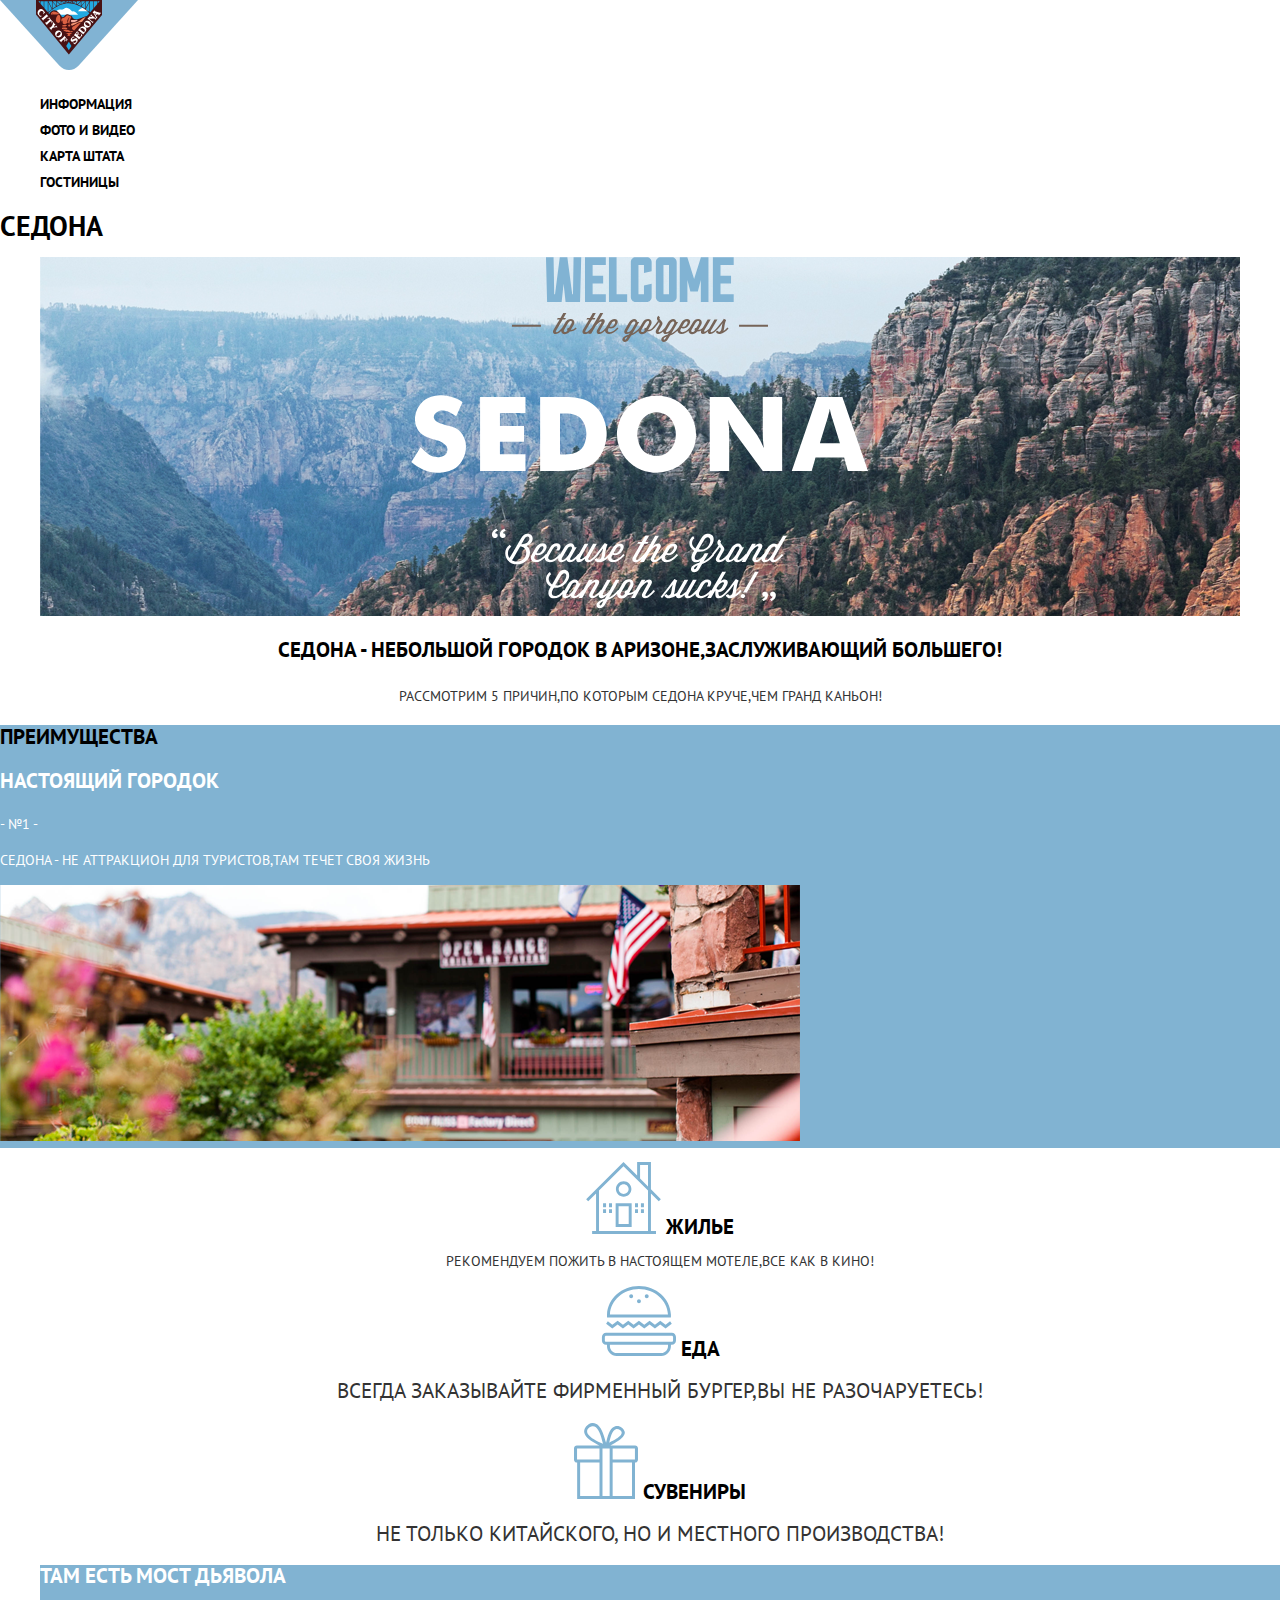
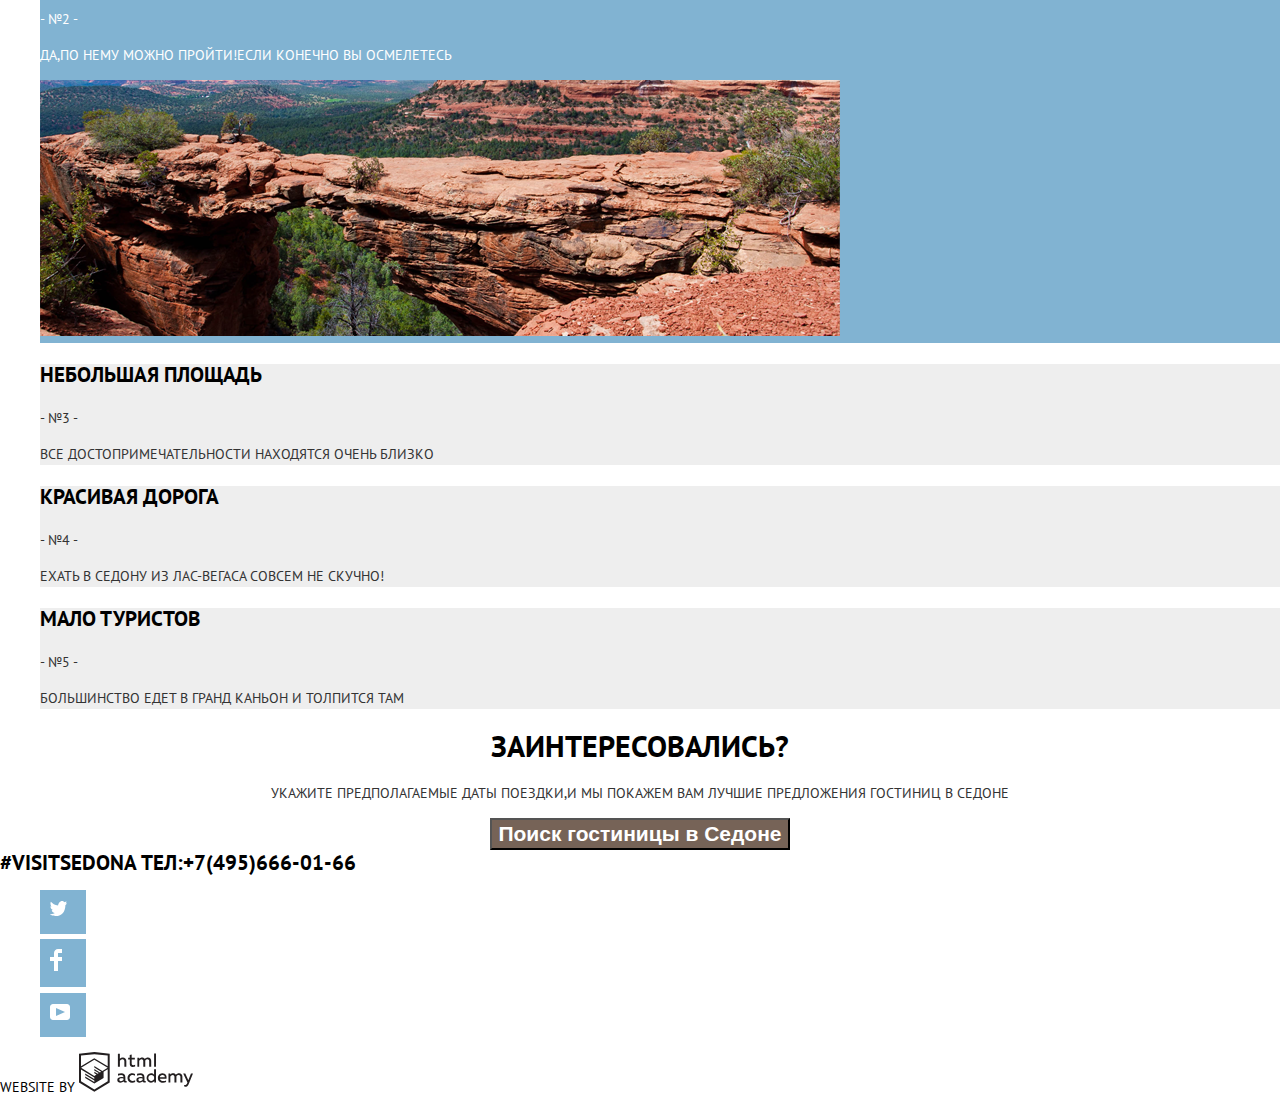
==== commit 952a7adc: "Исправил ошибки стилизации и разметки" ====
--- a/index.html
+++ b/index.html
@@ -27,13 +27,13 @@
   <section class="welcome">
     <img src="img/welcome.svg" alt="Welcome">
   </section>
-  <p class="welcome-info">Седона - небольшой городок в Аризоне,заслуживающий большего!</p>
+  <p class="welcome-info font-size-21">Седона - небольшой городок в Аризоне,заслуживающий большего!</p>
   <p class="benefits-text">Рассмотрим 5 причин,по которым Седона круче,чем Гранд Каньон!</p>
   <section class="benefit-1">
     <h2>Преимущества</h2>
     <h3 class="benefits-title-1">Настоящий городок</h3>
-    <span class="benefits-number-1">- №1 -</span>
-    <p class="benefits-info-1">Седона - не аттракцион для туристов,там течет своя жизнь</p>
+    <span class="benefits-number-1 font-size-14">- №1 -</span>
+    <p class="benefits-info-1 font-size-14">Седона - не аттракцион для туристов,там течет своя жизнь</p>
       <a class="benefits-image" href="#">
         <img src="img/hotel.png" alt="Картинка гостиницы" width="800" height="256">
       </a>
@@ -43,7 +43,7 @@
       <li class="features-item">
         <img src="img/house-icon.svg" alt="Иконка гостиницы">
         Жилье
-        <p class="features-info">Рекомендуем пожить в настоящем мотеле,все как в кино!</p>
+        <p class="features-info font-size-14">Рекомендуем пожить в настоящем мотеле,все как в кино!</p>
       </li>
       <li class="features-item">
         <img src="img/burger-icon.svg" alt="Иконка еды">
@@ -61,38 +61,38 @@
     <ul class="benefits-list">
       <li class="benefits-item-2">
         <h3 class="benefits-title-2">Там есть мост Дьявола</h3>
-        <span class="benefits-number-2">- №2 -</span>
-        <p class="benefits-info-2">Да,по нему можно пройти!Если конечно вы осмелетесь</p>
+        <span class="benefits-number-2 font-size-14">- №2 -</span>
+        <p class="benefits-info-2 font-size-14">Да,по нему можно пройти!Если конечно вы осмелетесь</p>
         <a class="benefits-image" href="#">
           <img src="img/bridge.png" alt="Мост Дьявола" width="800" height="256">
         </a>
       </li>
       <li class="benefits-item">
         <h3 class="benefits-title">Небольшая площадь</h3>
-        <span class="benefits-number">- №3 -</span>
-        <p class="benefits-info">Все достопримечательности находятся очень близко</p>
+        <span class="benefits-number font-size-14">- №3 -</span>
+        <p class="benefits-info font-size-14">Все достопримечательности находятся очень близко</p>
       </li>
       <li class="benefits-item">
         <h3 class="benefits-title">Красивая дорога</h3>
-        <span class="benefits-number">- №4 -</span>
-        <p class="benefits-info">Ехать в Седону из Лас-Вегаса совсем не скучно!</p>
+        <span class="benefits-number font-size-14">- №4 -</span>
+        <p class="benefits-info font-size-14">Ехать в Седону из Лас-Вегаса совсем не скучно!</p>
       </li>
       <li class="benefits-item">
         <h3 class="benefits-title">Мало туристов</h3>
-        <span class="benefits-number">- №5 -</span>
-        <p class="benefits-info">Большинство едет в Гранд Каньон  и толпится там</p>
+        <span class="benefits-number font-size-14">- №5 -</span>
+        <p class="benefits-info font-size-14">Большинство едет в Гранд Каньон  и толпится там</p>
       </li>
     </ul>
   </section>
   <section class="hotel-search">
     <h2 class="hotel-search-title">Заинтересовались?</h2>
-    <p class="hotel-search-text">Укажите предполагаемые даты поездки,и мы покажем вам лучшие предложения гостиниц в Седоне</p>
-    <button class="button" type="button">Поиск гостиницы в Седоне</button>
+    <p class="hotel-search-text font-size-14">Укажите предполагаемые даты поездки,и мы покажем вам лучшие предложения гостиниц в Седоне</p>
+    <button class="button font-size-21" type="button">Поиск гостиницы в Седоне</button>
   </section>
   <!-- Здесь будет интерактивная карта -->
 </main>
 <footer class="page-footer main-footer">
-  <section class="contacts">
+  <section class="contacts font-size-21">
     <a href="https://www.instagram.com/explore/tags/visitsedona/">#VISITSEDONA</a>
     <span>Тел:<a href="tel:+74956660166">+7(495)666-01-66</a></span>
   </section>
--- a/css/style.css
+++ b/css/style.css
@@ -42,6 +42,20 @@
 }
 
 
+.font-size-21 {
+  font-size: 21px;
+  line-height: 26px;
+}
+
+.font-size-14 {
+  font-size: 14px;
+  line-height: 21px;
+}
+
+.font-size-12 {
+  font-size: 12px;
+  line-height: 18px;
+}
 
 .main-navigation {
   font-size: 14px;
@@ -77,11 +91,6 @@
   text-align: center;
 }
 
-.welcome-info {
-  font-size: 21px;
-  line-height: 26px;
-}
-
 .benefits-text {
   font-weight: normal;
   color: var(--basic-dark);
@@ -99,8 +108,6 @@
 }
 
 .benefits-info-1 , .benefits-number-1 {
-  font-size: 14px;
-  line-height: 21px;
   font-weight: normal;
   color: var(--basic-white);
 }
@@ -119,8 +126,6 @@
 }
 
 .features-info {
-  font-size: 14px;
-  line-height: 21px;
   font-weight: normal;
   color: var(--basic-dark);
 }
@@ -142,8 +147,6 @@
 }
 
 .benefits-number-2 , .benefits-info-2 {
-  font-size: 14px;
-  line-height: 21px;
   font-weight: normal;
   color: var(--basic-white);
 }
@@ -160,8 +163,6 @@
 }
 
 .benefits-number, .benefits-info {
-  font-size: 14px;
-  line-height: 21px;
   font-weight: normal;
   color: var(--basic-dark);
 }
@@ -177,15 +178,11 @@
 }
 
 .hotel-search-text {
-  font-size: 14px;
-  line-height: 21px;
   font-weight: normal;
   color: var(--basic-dark);
 }
 
 .button {
-  font-size: 21px;
-  line-height: 26px;
   font-weight: bold;
   color: var(--basic-white);
 }
@@ -203,11 +200,6 @@
 
 .main-footer {
   background-color: var(--basic-transparent-white);
-}
-
-.contacts {
-  font-size: 21px;
-  line-height: 26px;
 }
 
 .contacts a{
@@ -252,21 +244,12 @@
   color: var(--basic-light-brown);
 }
 
-.search-result-number {
-  font-size: 21px;
-  line-height: 26px;
-}
-
 .sorting {
-  font-size: 12px;
-  line-height: 18px;
   font-weight: normal;
 }
 
 .sorting-list {
   list-style: none;
-  font-size: 12px;
-  line-height: 18px;
   font-weight: normal;
 }
 
@@ -298,8 +281,6 @@
 
 
 .hotel-title {
-  font-size: 21px;
-  line-height: 26px;
   font-weight: bold;
 }
 
@@ -313,8 +294,6 @@
 }
 
 .hotel-info {
-  font-size: 14px;
-  line-height: 21px;
   font-weight: normal;
   color: var(--basic-dark);
 }
@@ -325,8 +304,6 @@
 }
 
 .details {
-  font-size: 14px;
-  line-height: 21px;
   font-weight: bold;
   color: var(--basic-white);
   background-color: var(--basic-light-blue);
@@ -341,8 +318,6 @@
 }
 
 .book-button {
-  font-size: 14px;
-  line-height: 21px;
   font-weight: bold;
   color: var(--basic-white);
   text-transform: uppercase;
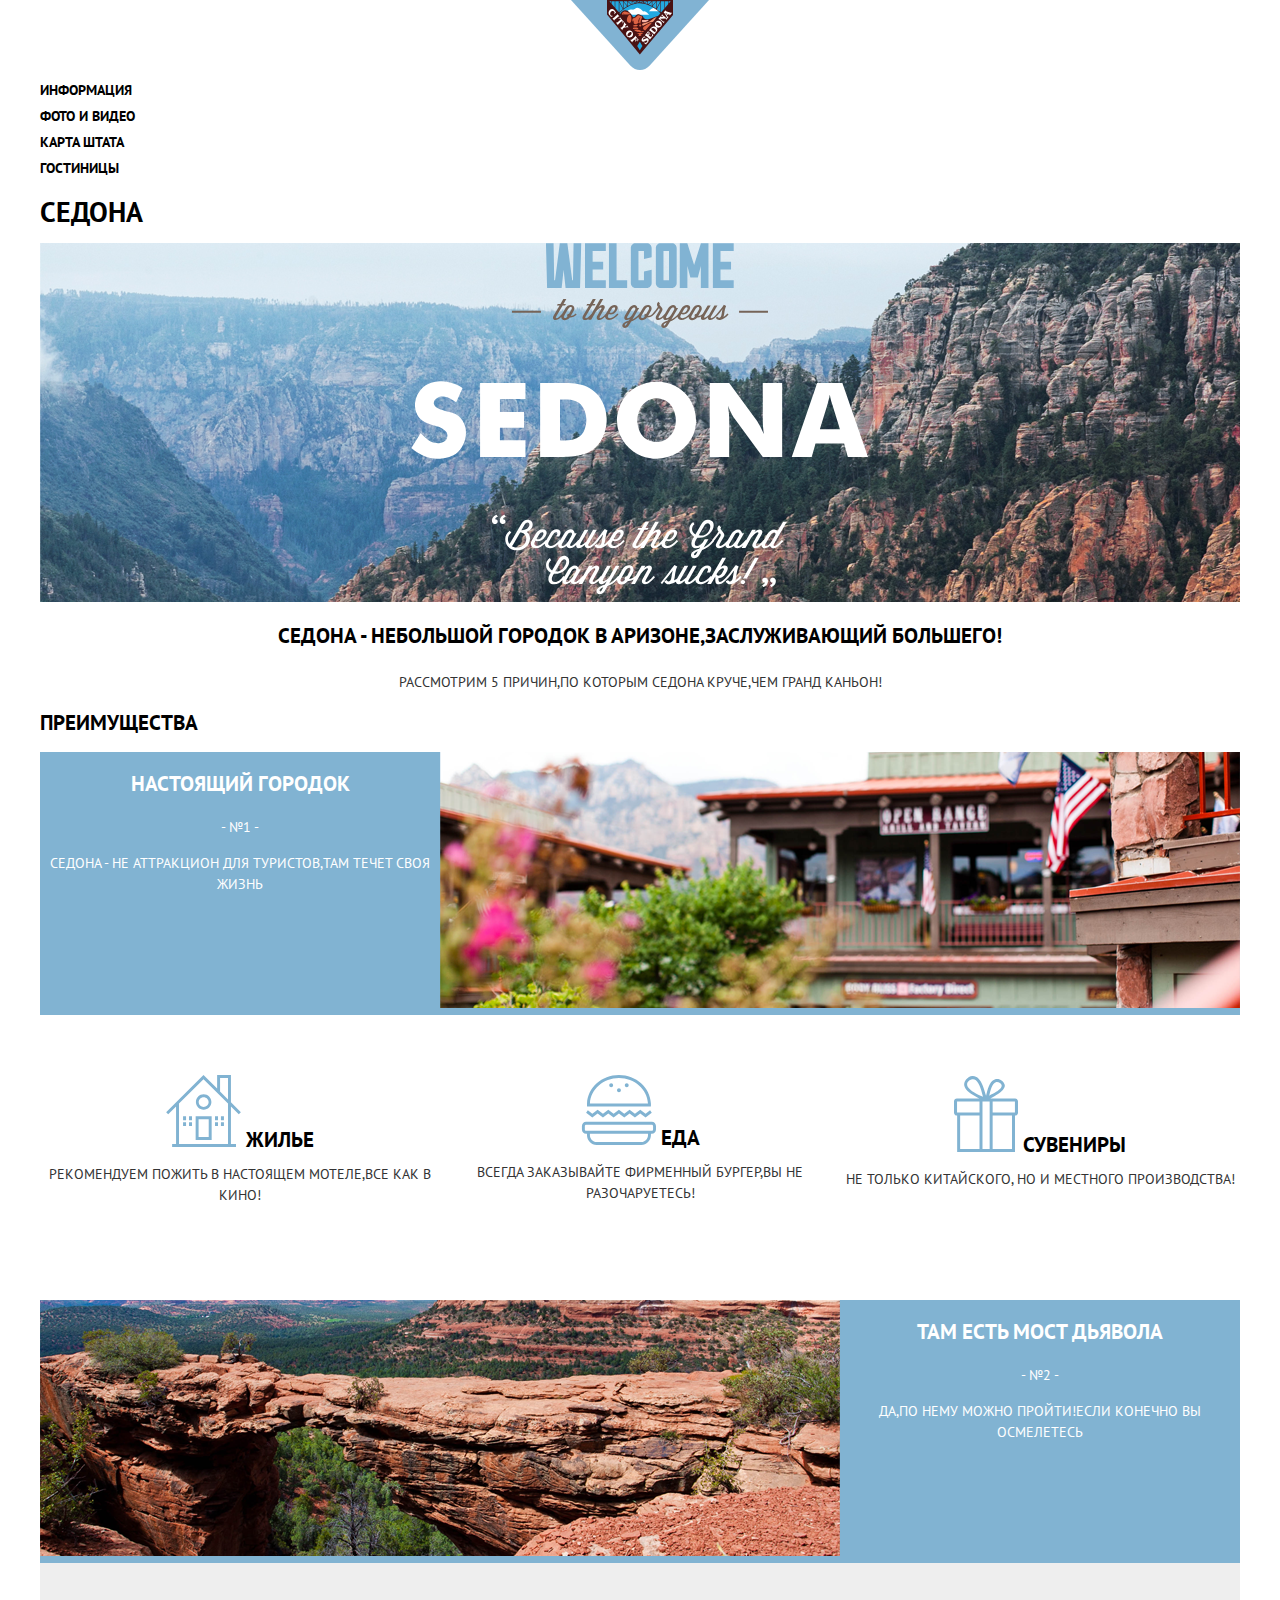
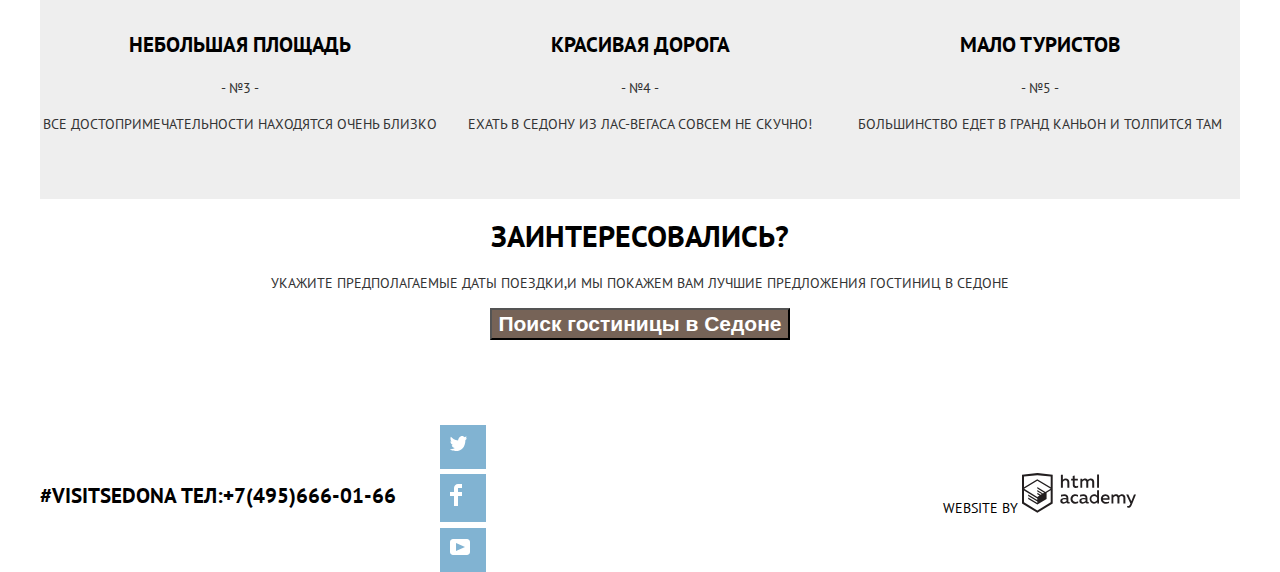
==== commit c956f2a0: "Сделал сетку на гридах для главной страницы" ====
--- a/index.html
+++ b/index.html
@@ -8,9 +8,9 @@
     <link rel="stylesheet" href="css/style.css">
   </head>
   <body class="page-body">
-<header clas="main-header">
+<header class="main-header">
   <a class="main-header-logo">
-    <img src="img/logo.svg" alt="Логотип города Седона">
+    <img src="img/logo.svg" width="138" height="70" alt="Логотип города Седона">
   </a>
   <nav class="main-navigation">
     <ul class="site-navigation">
@@ -29,14 +29,18 @@
   </section>
   <p class="welcome-info font-size-21">Седона - небольшой городок в Аризоне,заслуживающий большего!</p>
   <p class="benefits-text">Рассмотрим 5 причин,по которым Седона круче,чем Гранд Каньон!</p>
+  <h2>Преимущества</h2>
   <section class="benefit-1">
-    <h2>Преимущества</h2>
-    <h3 class="benefits-title-1">Настоящий городок</h3>
-    <span class="benefits-number-1 font-size-14">- №1 -</span>
-    <p class="benefits-info-1 font-size-14">Седона - не аттракцион для туристов,там течет своя жизнь</p>
+    <div class="benefit1-text-container">   
+      <h3 class="benefits-title-1">Настоящий городок</h3>
+      <span class="benefits-number-1 font-size-14">- №1 -</span>
+      <p class="benefits-info-1 font-size-14">Седона - не аттракцион для туристов,там течет своя жизнь</p>
+    </div> 
+    <div class="benefit1-image-container">
       <a class="benefits-image" href="#">
         <img src="img/hotel.png" alt="Картинка гостиницы" width="800" height="256">
       </a>
+    </div>   
   </section>
   <section class="features">
     <ul class="features-list">
@@ -48,42 +52,49 @@
       <li class="features-item">
         <img src="img/burger-icon.svg" alt="Иконка еды">
         Еда
-        <p class="features-info">Всегда заказывайте фирменный бургер,вы не разочаруетесь!</p>
+        <p class="features-info font-size-14">Всегда заказывайте фирменный бургер,вы не разочаруетесь!</p>
       </li>
       <li class="features-item">
         <img src="img/gift-icon.svg" alt="Иконка сувениров">
         Сувениры
-        <p class="features-info">Не только китайского, но и местного производства!</p>
+        <p class="features-info font-size-14">Не только китайского, но и местного производства!</p>
       </li>    
     </ul>
   </section>
   <section class="benefit-2">
-    <ul class="benefits-list">
-      <li class="benefits-item-2">
+      <div class="benefit2-text-container">
         <h3 class="benefits-title-2">Там есть мост Дьявола</h3>
         <span class="benefits-number-2 font-size-14">- №2 -</span>
         <p class="benefits-info-2 font-size-14">Да,по нему можно пройти!Если конечно вы осмелетесь</p>
+      </div>
+
+      <div class="benefit2-image-container">
         <a class="benefits-image" href="#">
           <img src="img/bridge.png" alt="Мост Дьявола" width="800" height="256">
         </a>
-      </li>
-      <li class="benefits-item">
+      </div> 
+  </section>
+
+  <section class="other-benefits">
+    <ul class="benefits-list">
+      <li class="benefits-item benefit-3">
         <h3 class="benefits-title">Небольшая площадь</h3>
         <span class="benefits-number font-size-14">- №3 -</span>
         <p class="benefits-info font-size-14">Все достопримечательности находятся очень близко</p>
       </li>
-      <li class="benefits-item">
+      <li class="benefits-item benefit-4">
         <h3 class="benefits-title">Красивая дорога</h3>
         <span class="benefits-number font-size-14">- №4 -</span>
         <p class="benefits-info font-size-14">Ехать в Седону из Лас-Вегаса совсем не скучно!</p>
       </li>
-      <li class="benefits-item">
+      <li class="benefits-item benefit-5">
         <h3 class="benefits-title">Мало туристов</h3>
         <span class="benefits-number font-size-14">- №5 -</span>
         <p class="benefits-info font-size-14">Большинство едет в Гранд Каньон  и толпится там</p>
       </li>
     </ul>
   </section>
+  
   <section class="hotel-search">
     <h2 class="hotel-search-title">Заинтересовались?</h2>
     <p class="hotel-search-text font-size-14">Укажите предполагаемые даты поездки,и мы покажем вам лучшие предложения гостиниц в Седоне</p>
--- a/css/style.css
+++ b/css/style.css
@@ -18,6 +18,8 @@
 }
 
 
+
+
 body {
   min-width: 960px;
   margin: 0;
@@ -41,6 +43,25 @@
   height: auto;
 }
 
+.page {
+  height: 100%;
+}
+
+.page-body {
+  min-height: 100%;
+  width: 1200px;
+  margin: auto;
+  display: grid;
+  grid-template-rows: min-content 1fr min-content;
+  align-content: start;
+}
+
+.main-header {
+  display: grid;
+}
+.main-header-logo {
+  justify-self: center;
+}
 
 .font-size-21 {
   font-size: 21px;
@@ -65,6 +86,8 @@
 
 .site-navigation {
   list-style: none;
+  margin: 0;
+  padding: 0;
 }
 
 .site-navigation-current:not([href]) {
@@ -97,7 +120,13 @@
 }
 
 .benefit-1 {
-  background-color: var(--basic-light-blue)
+  background-color: var(--basic-light-blue);
+  display: grid;
+  grid-template-columns: 1fr 800px;
+}
+
+.benefit1-text-container {
+  text-align: center;
 }
 
 .benefits-title-1 {
@@ -115,6 +144,10 @@
 
 .features-list {
   list-style: none;
+  margin: 0;
+  padding: 0;
+  display: grid;
+  grid-template-columns: 1fr 1fr 1fr;
 }
 
 .features-item {
@@ -123,6 +156,8 @@
   font-weight: bold;
   text-align: center;
   color: var(--basic-black);
+  padding-top: 60px;
+  padding-bottom: 80px;
 }
 
 .features-info {
@@ -133,6 +168,27 @@
 
 .benefits-list {
   list-style: none;
+  margin: 0;
+  padding: 0;
+  display: grid;
+  grid-template-columns: 1fr 1fr 1fr;
+}
+
+.benefits-item {
+  text-align: center;
+  padding-top: 50px;
+  padding-bottom: 50px;;
+}
+
+.benefit-2 {
+  background-color: var(--basic-light-blue);
+  display: grid;
+  grid-template-columns: 800px 1fr;
+}
+
+.benefit2-text-container {
+  order: 1;
+  text-align: center;
 }
 
 .benefits-item-2 {
@@ -198,6 +254,13 @@
   background-color: var(--basic-dark-brown);
 }
 
+.page-footer {
+  display: grid;
+  grid-template-columns: 1fr 1fr 1fr;
+  margin-top: 80px;
+  align-items: center;
+}
+
 .main-footer {
   background-color: var(--basic-transparent-white);
 }
@@ -208,16 +271,15 @@
 
 .socials-list {
   list-style: none;
-}
-
-
+  margin: 0;
+  padding: 0;
+}
 
 .socials-item {
   background-image: url(/img/RectangleY.svg);
   background-repeat: no-repeat;
   padding: 10px;
   margin-top: 5px;
-  
 }
 
 .socials-item a {
@@ -236,6 +298,7 @@
   font-size: 14px;
   line-height: 26px;
   font-weight: normal;
+  text-align: center;
 }
 
 
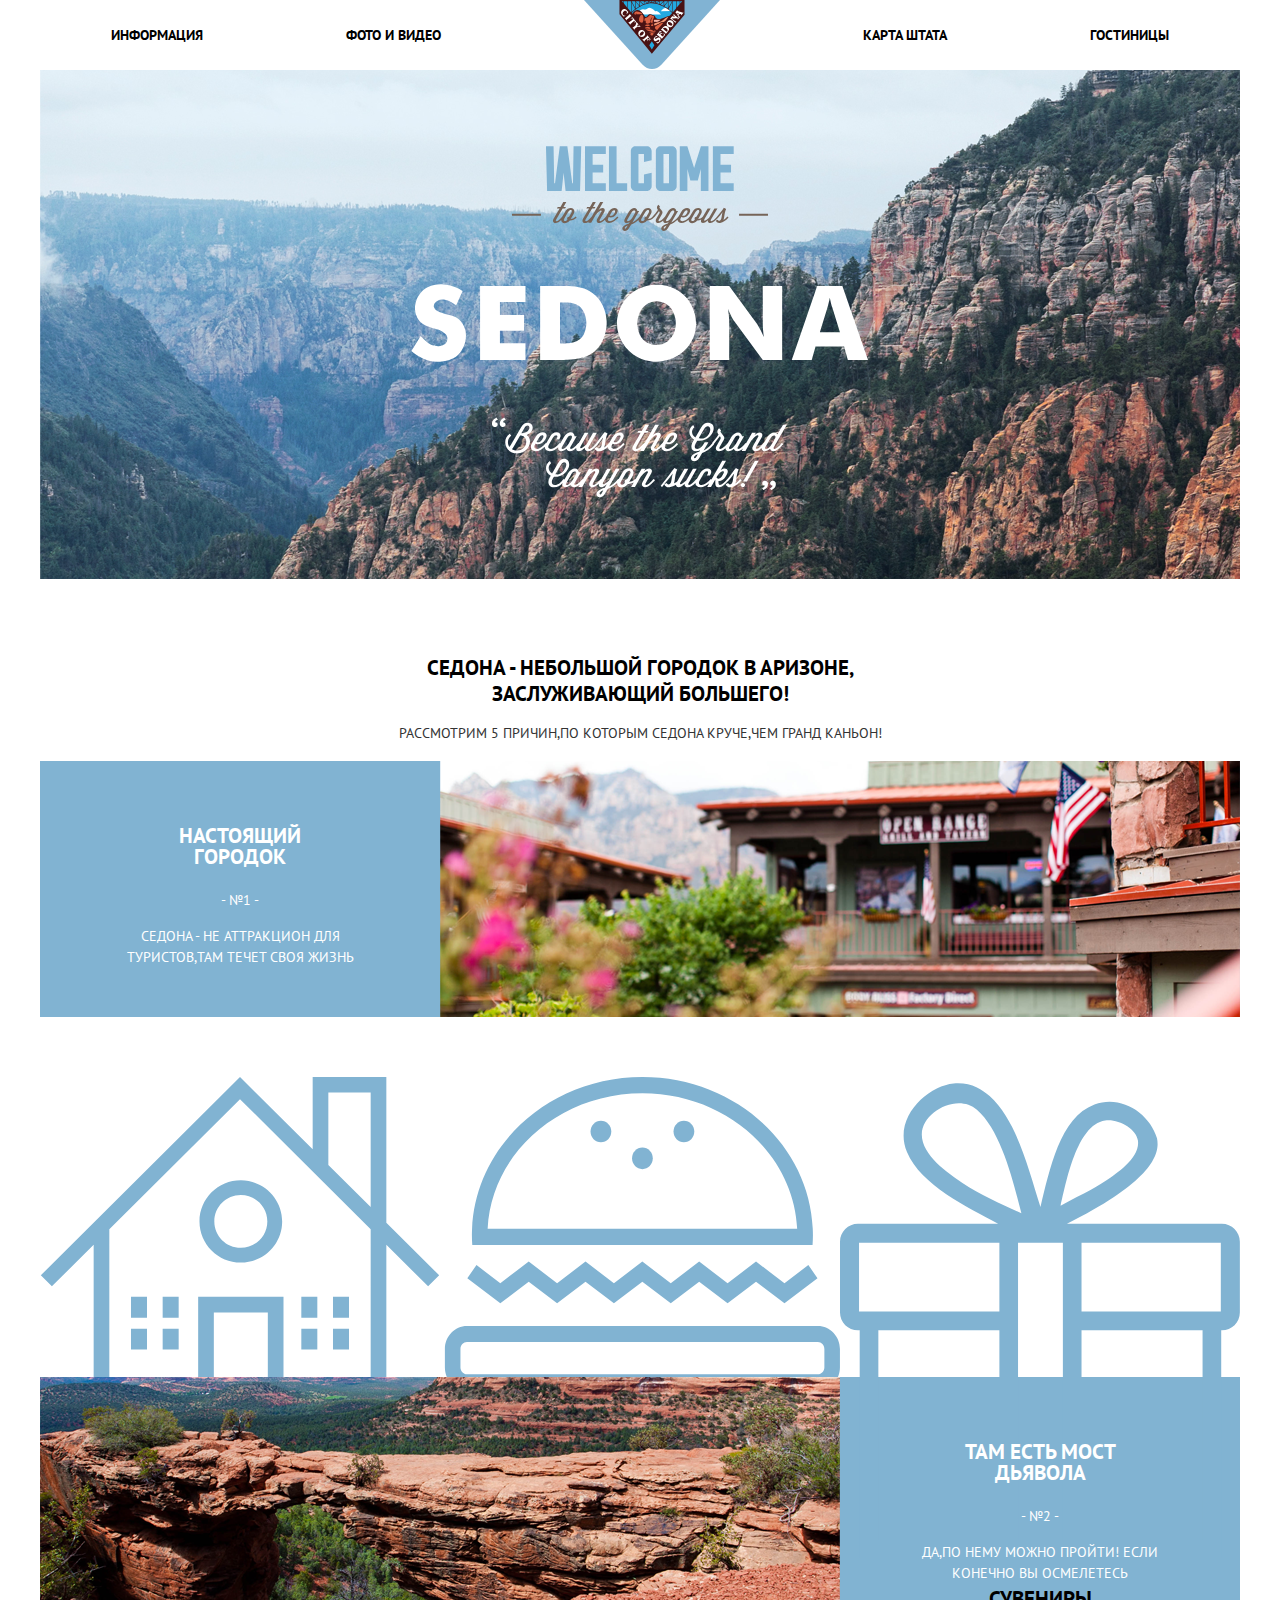
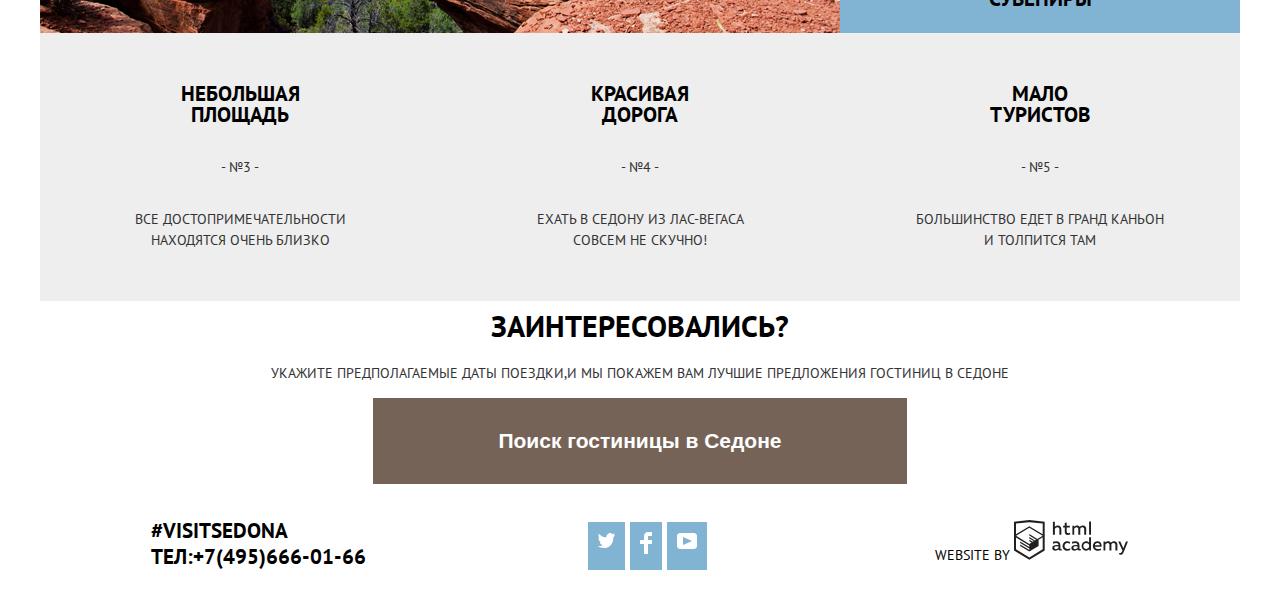
==== commit 468811b3: "Сетка на флексах для главной страницы" ====
--- a/index.html
+++ b/index.html
@@ -9,13 +9,13 @@
   </head>
   <body class="page-body">
 <header class="main-header">
-  <a class="main-header-logo">
-    <img src="img/logo.svg" width="138" height="70" alt="Логотип города Седона">
-  </a>
   <nav class="main-navigation">
     <ul class="site-navigation">
       <li><a href="blank.html">Информация</a></li>
       <li><a href="blank.html">Фото и видео</a></li>
+      <a class="main-header-logo">
+        <img src="img/logo.svg" width="138" height="70" alt="Логотип города Седона">
+      </a>
       <li><a href="blank.html">Карта штата</a></li>
       <li><a href="hotels.html">Гостиницы</a></li>
     </ul>
@@ -23,13 +23,13 @@
 </header>
 
 <main class="container">
-  <h1>Седона</h1>
+  <h1 class="visually-hidden">Седона</h1>
   <section class="welcome">
     <img src="img/welcome.svg" alt="Welcome">
   </section>
-  <p class="welcome-info font-size-21">Седона - небольшой городок в Аризоне,заслуживающий большего!</p>
+  <p class="welcome-info font-size-21">Седона - небольшой городок в Аризоне, заслуживающий большего!</p>
   <p class="benefits-text">Рассмотрим 5 причин,по которым Седона круче,чем Гранд Каньон!</p>
-  <h2>Преимущества</h2>
+  <h2 class="visually-hidden">Преимущества</h2>
   <section class="benefit-1">
     <div class="benefit1-text-container">   
       <h3 class="benefits-title-1">Настоящий городок</h3>
@@ -45,18 +45,18 @@
   <section class="features">
     <ul class="features-list">
       <li class="features-item">
-        <img src="img/house-icon.svg" alt="Иконка гостиницы">
-        Жилье
-        <p class="features-info font-size-14">Рекомендуем пожить в настоящем мотеле,все как в кино!</p>
+          <img src="img/house-icon.svg" alt="Иконка гостиницы">
+          <span>Жилье</span>
+          <p class="features-info font-size-14">Рекомендуем пожить в настоящем мотеле,все как в кино!</p>
       </li>
       <li class="features-item">
         <img src="img/burger-icon.svg" alt="Иконка еды">
-        Еда
-        <p class="features-info font-size-14">Всегда заказывайте фирменный бургер,вы не разочаруетесь!</p>
+        <span>Еда</span>
+        <p class="features-info font-size-14">Всегда заказывайте фирменный бургер, вы не разочаруетесь!</p>
       </li>
       <li class="features-item">
         <img src="img/gift-icon.svg" alt="Иконка сувениров">
-        Сувениры
+        <span>Сувениры</span>
         <p class="features-info font-size-14">Не только китайского, но и местного производства!</p>
       </li>    
     </ul>
@@ -65,7 +65,7 @@
       <div class="benefit2-text-container">
         <h3 class="benefits-title-2">Там есть мост Дьявола</h3>
         <span class="benefits-number-2 font-size-14">- №2 -</span>
-        <p class="benefits-info-2 font-size-14">Да,по нему можно пройти!Если конечно вы осмелетесь</p>
+        <p class="benefits-info-2 font-size-14">Да,по нему можно пройти! Если конечно вы осмелетесь</p>
       </div>
 
       <div class="benefit2-image-container">
@@ -80,17 +80,20 @@
       <li class="benefits-item benefit-3">
         <h3 class="benefits-title">Небольшая площадь</h3>
         <span class="benefits-number font-size-14">- №3 -</span>
-        <p class="benefits-info font-size-14">Все достопримечательности находятся очень близко</p>
+        <p class="benefits-info font-size-14">все достопримечательности
+          находятся очень близко</p>
       </li>
       <li class="benefits-item benefit-4">
         <h3 class="benefits-title">Красивая дорога</h3>
         <span class="benefits-number font-size-14">- №4 -</span>
-        <p class="benefits-info font-size-14">Ехать в Седону из Лас-Вегаса совсем не скучно!</p>
+        <p class="benefits-info font-size-14">ехать в седону из лас-вегаса совсем
+          не&nbsp;скучно!</p>
       </li>
       <li class="benefits-item benefit-5">
         <h3 class="benefits-title">Мало туристов</h3>
         <span class="benefits-number font-size-14">- №5 -</span>
-        <p class="benefits-info font-size-14">Большинство едет в Гранд Каньон  и толпится там</p>
+        <p class="benefits-info font-size-14">Большинство едет в гранд каньон
+          и толпится там</p>
       </li>
     </ul>
   </section>
@@ -98,9 +101,9 @@
   <section class="hotel-search">
     <h2 class="hotel-search-title">Заинтересовались?</h2>
     <p class="hotel-search-text font-size-14">Укажите предполагаемые даты поездки,и мы покажем вам лучшие предложения гостиниц в Седоне</p>
-    <button class="button font-size-21" type="button">Поиск гостиницы в Седоне</button>
+    <button class="button search-button font-size-21" type="button">Поиск гостиницы в Седоне</button>
   </section>
-  <!-- Здесь будет интерактивная карта -->
+  <!-- Карта-->
 </main>
 <footer class="page-footer main-footer">
   <section class="contacts font-size-21">
--- a/css/style.css
+++ b/css/style.css
@@ -43,6 +43,11 @@
   height: auto;
 }
 
+
+.visually-hidden {
+  display: none;
+}
+
 .page {
   height: 100%;
 }
@@ -57,10 +62,12 @@
 }
 
 .main-header {
-  display: grid;
-}
+  height: 70px;
+}
+
 .main-header-logo {
-  justify-self: center;
+  width: 136px;
+  height: 70px;
 }
 
 .font-size-21 {
@@ -88,6 +95,9 @@
   list-style: none;
   margin: 0;
   padding: 0;
+  display: flex;
+  justify-content: space-around;
+  align-items: center;
 }
 
 .site-navigation-current:not([href]) {
@@ -107,7 +117,16 @@
 }
 
 .welcome {
-  background: url(/img/background_photo.png) no-repeat center;
+  background: url(/img/background_photo.png) no-repeat  ;
+  width: 1200px;
+  height: 509px;
+  padding-top: 76px;
+}
+
+.welcome-info {
+  width: 470px;
+  margin: auto;
+ 
 }
 
 .welcome, .welcome-info, .benefits-text {
@@ -117,16 +136,23 @@
 .benefits-text {
   font-weight: normal;
   color: var(--basic-dark);
+  min-width: 519px;
+  min-height: 26px;
+  padding: 0 10px;
 }
 
 .benefit-1 {
   background-color: var(--basic-light-blue);
   display: grid;
   grid-template-columns: 1fr 800px;
+  width: 1200px;
+  height: 256px;;
 }
 
 .benefit1-text-container {
   text-align: center;
+  margin: auto;
+  width: 297px;
 }
 
 .benefits-title-1 {
@@ -134,6 +160,9 @@
   line-height: 21px;
   font-weight: bold;
   color: var(--basic-white);
+  width: 122px;
+  margin-right: auto;
+  margin-left: auto;
 }
 
 .benefits-info-1 , .benefits-number-1 {
@@ -146,8 +175,7 @@
   list-style: none;
   margin: 0;
   padding: 0;
-  display: grid;
-  grid-template-columns: 1fr 1fr 1fr;
+  display: flex;
 }
 
 .features-item {
@@ -156,13 +184,29 @@
   font-weight: bold;
   text-align: center;
   color: var(--basic-black);
-  padding-top: 60px;
-  padding-bottom: 80px;
+  display: flex;
+  flex-direction: column;
+  height: 300px;
+  width: 400px;
+}
+
+
+
+.features-item img,
+.features-item span {
+  margin-bottom: 30px;
+}
+
+.features-item {
+  margin-top: 60px;
 }
 
 .features-info {
   font-weight: normal;
   color: var(--basic-dark);
+  width: 310px;
+  margin-top: 0;
+  margin-left: 45px;
 }
 
 
@@ -177,18 +221,27 @@
 .benefits-item {
   text-align: center;
   padding-top: 50px;
-  padding-bottom: 50px;;
+  padding-bottom: 50px;
+}
+
+.benefits-info {
+  max-width: 258px;
+  margin: auto;
 }
 
 .benefit-2 {
   background-color: var(--basic-light-blue);
   display: grid;
   grid-template-columns: 800px 1fr;
+  width: 1200px;
+  height: 256px;
 }
 
 .benefit2-text-container {
   order: 1;
   text-align: center;
+  margin: auto;
+  width: 301px;
 }
 
 .benefits-item-2 {
@@ -200,11 +253,19 @@
   line-height: 21px;
   font-weight: bold;
   color: var(--basic-white);
+  width: 151px;
+  margin-right: auto;
+  margin-left: auto;
 }
 
 .benefits-number-2 , .benefits-info-2 {
   font-weight: normal;
   color: var(--basic-white);
+}
+
+.other-benefits {
+  width: 1200px;
+  height: 256px;
 }
 
 .benefits-item {
@@ -216,6 +277,9 @@
   line-height: 21px;
   font-weight: bold;
   color: inherit;
+  width: 120px;
+  margin: auto;
+  margin-bottom: 30px;
 }
 
 .benefits-number, .benefits-info {
@@ -223,6 +287,9 @@
   color: var(--basic-dark);
 }
 
+.benefits-info {
+  margin-top: 30px;
+}
 
 .hotel-search {
   text-align: center;
@@ -241,10 +308,12 @@
 .button {
   font-weight: bold;
   color: var(--basic-white);
-}
-
-.button {
   background-color: var(--basic-light-brown);
+  border: none;
+}
+
+.search-button {
+  padding: 30px 125px;
 }
 
 .button:hover {
@@ -255,16 +324,23 @@
 }
 
 .page-footer {
-  display: grid;
-  grid-template-columns: 1fr 1fr 1fr;
-  margin-top: 80px;
+  width: 1200px;
+  height: 120px;
+  display: flex;
   align-items: center;
+  justify-content: space-around;
 }
 
 .main-footer {
   background-color: var(--basic-transparent-white);
 }
 
+.contacts {
+  display: flex;
+  flex-direction: column;
+}
+
+
 .contacts a{
   color: var(--basic-black);
 }
@@ -273,6 +349,7 @@
   list-style: none;
   margin: 0;
   padding: 0;
+  display: flex;
 }
 
 .socials-item {
@@ -280,6 +357,7 @@
   background-repeat: no-repeat;
   padding: 10px;
   margin-top: 5px;
+  margin-right: 5px;
 }
 
 .socials-item a {
@@ -307,6 +385,7 @@
   color: var(--basic-light-brown);
 }
 
+
 .sorting {
   font-weight: normal;
 }
@@ -314,11 +393,36 @@
 .sorting-list {
   list-style: none;
   font-weight: normal;
+  display: flex;
 }
 
 .sorting-item {
   color: var(--basic-black);
 }
+
+.sorting-bar {
+  display: flex;
+}
+
+
+
+.result-list {
+  list-style: none;
+  margin: 0;
+  padding: 0;
+}
+
+.result-item {
+  display: flex;
+  align-items: center;
+}
+
+.result-inner {
+  display: flex;
+  
+}
+
+
 
 .price a:hover,
 .type a:hover,
@@ -338,10 +442,6 @@
   color: var(--basic-light-blue);
 }
 
-.result-list {
-  list-style: none;
-}
-
 
 .hotel-title {
   font-weight: bold;
